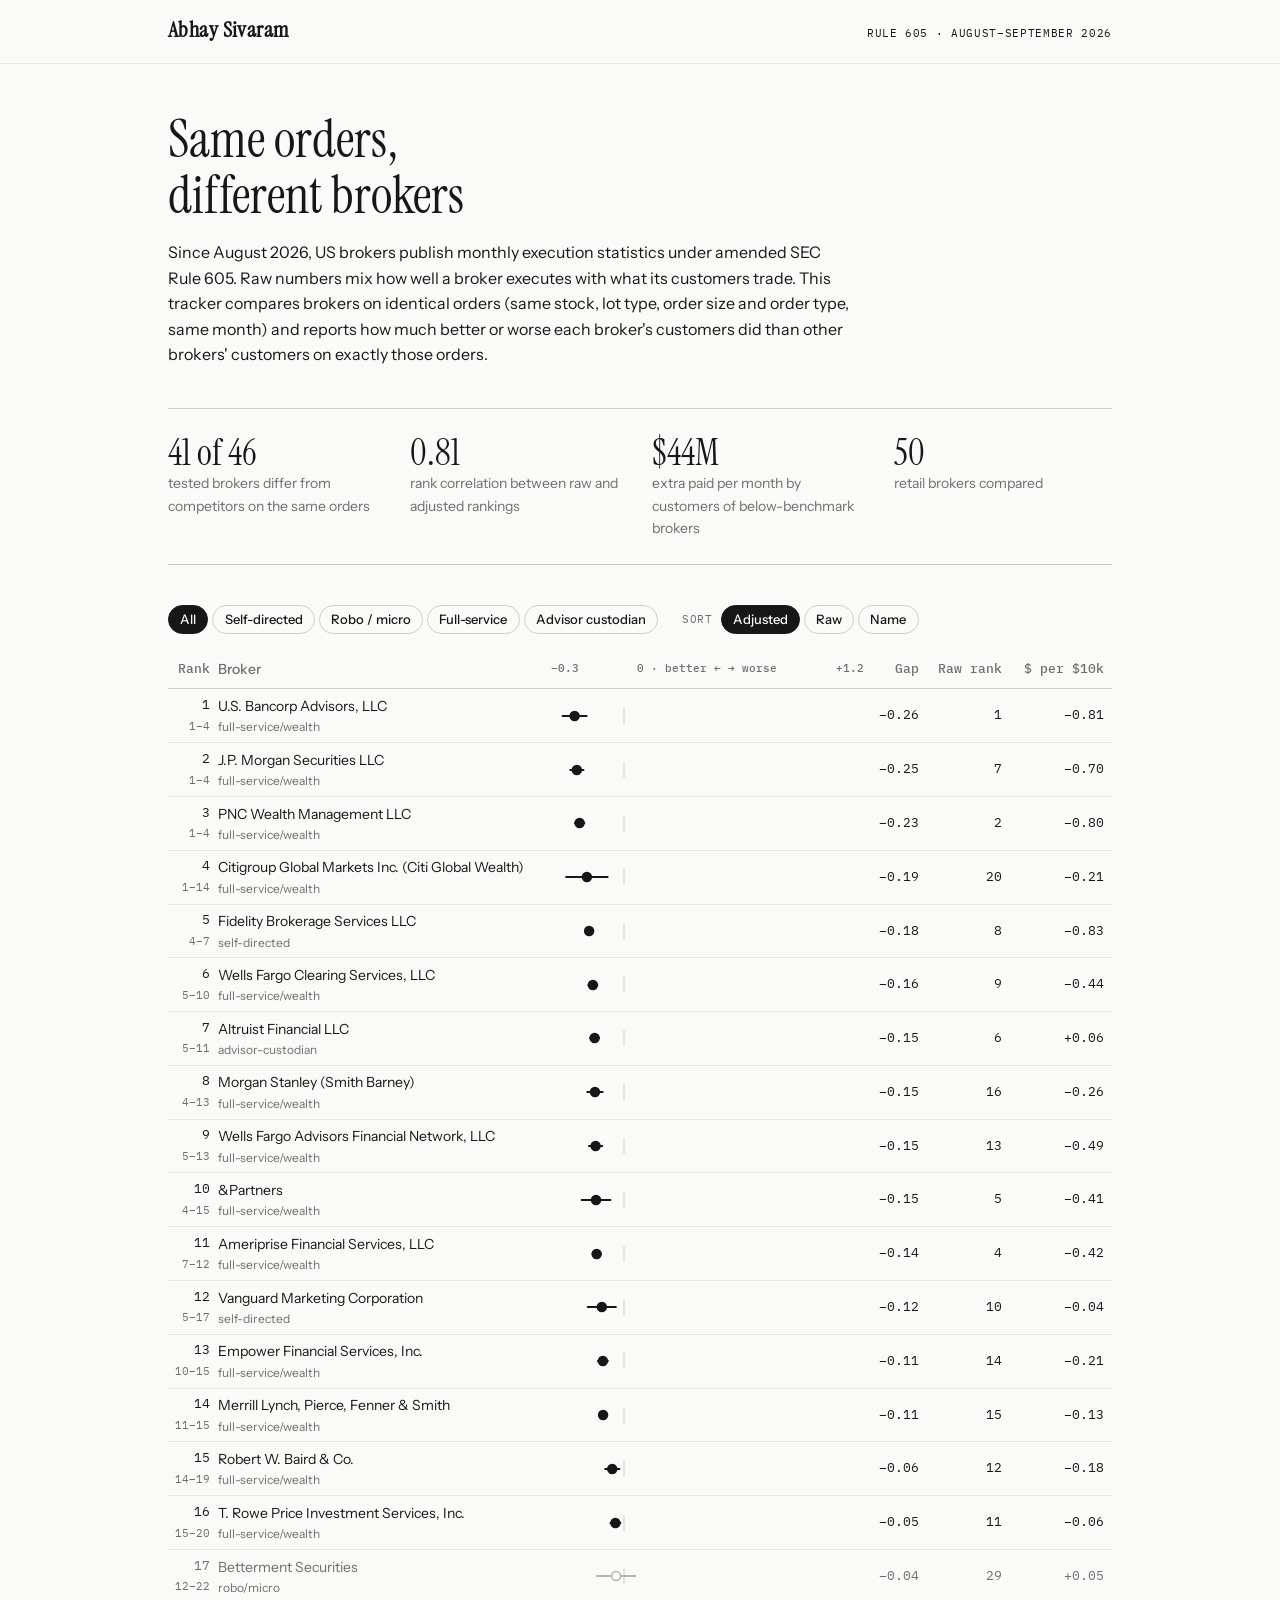
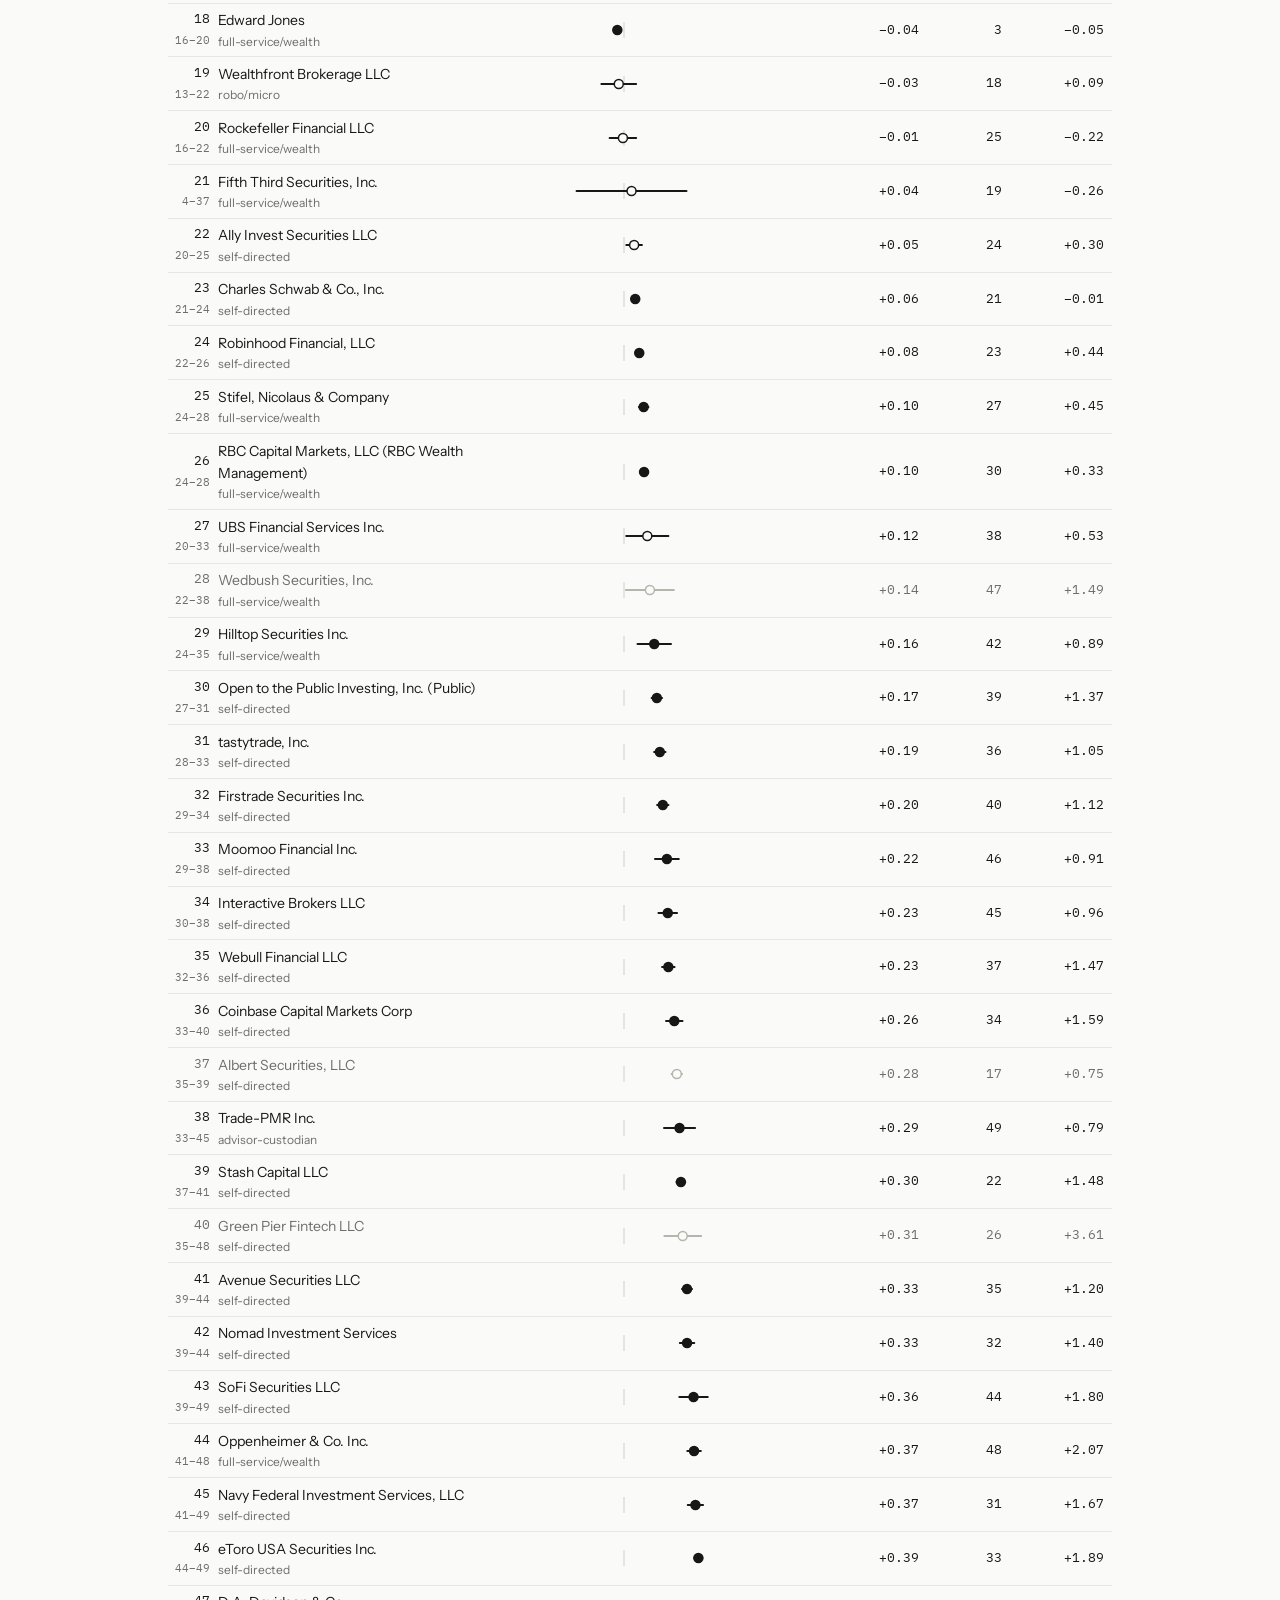
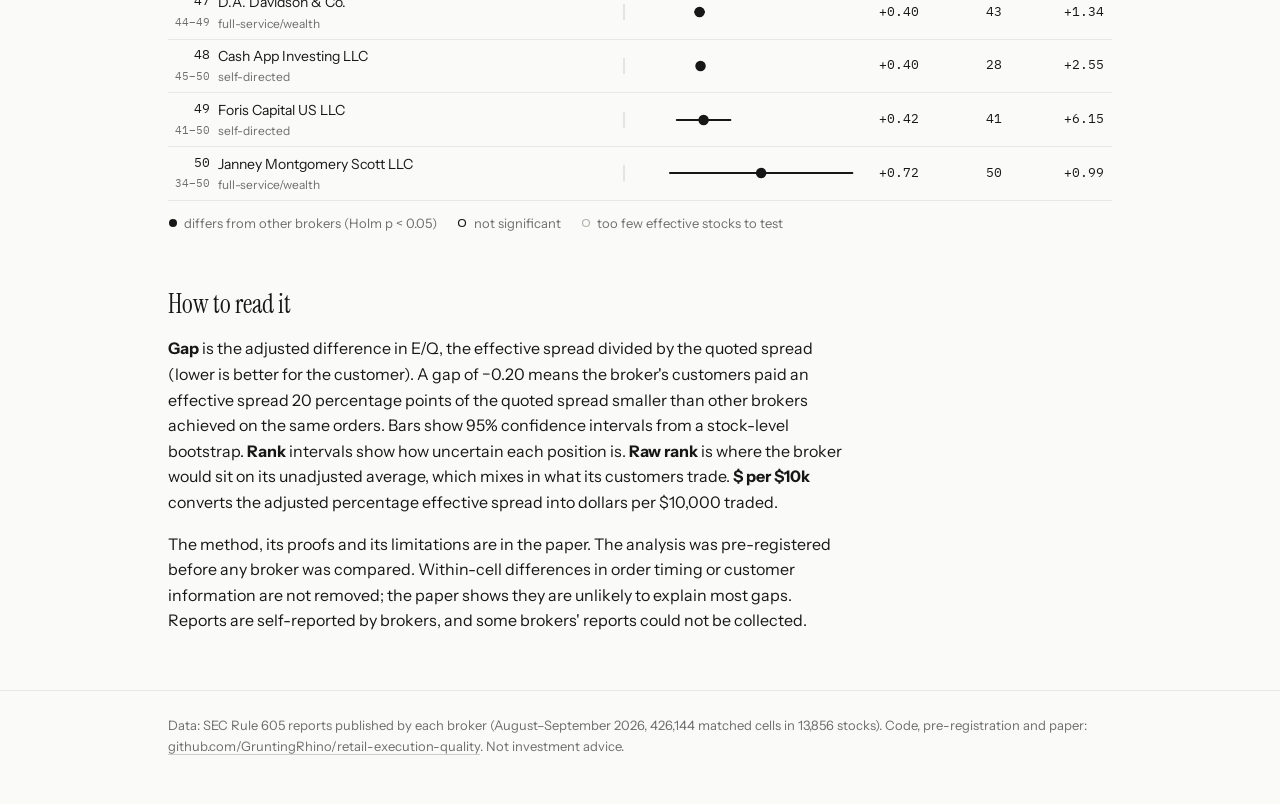
==== execution-quality/index.html @ 47e89459 "Add Rule 605 broker execution tracker page (not linked yet; deploy after review)" ====
<!doctype html>
<html lang="en">
<head>
  <meta charset="utf-8">
  <meta name="viewport" content="width=device-width, initial-scale=1">
  <title>Broker Execution Tracker</title>
  <meta name="description" content="Composition-adjusted execution quality of US retail brokers from the amended SEC Rule 605 reports: brokers compared on identical orders.">
  <meta name="color-scheme" content="light">
  <link rel="preconnect" href="https://fonts.googleapis.com">
  <link rel="preconnect" href="https://fonts.gstatic.com" crossorigin>
  <link rel="stylesheet" href="https://fonts.googleapis.com/css2?family=Instrument+Sans:wght@400;500&family=IBM+Plex+Mono:wght@400;500&family=Instrument+Serif:ital@0;1&display=swap">
  <style>
    :root {
      --bg: #fafaf8; --text: #171717; --muted: #6e6e6e; --rule: #e7e7e3; --line: #cecec8; --faint: #b5b5ae;
      --serif: "Instrument Serif", ui-serif, Georgia, serif;
      --sans: "Instrument Sans", ui-sans-serif, system-ui, sans-serif;
      --mono: "IBM Plex Mono", ui-monospace, Menlo, monospace;
      --gutter: clamp(1rem, 4vw, 2.5rem);
    }
    * { box-sizing: border-box; }
    body { margin: 0; background: var(--bg); color: var(--text); font: 400 1rem/1.6 var(--sans); -webkit-font-smoothing: antialiased; }
    a { color: inherit; text-decoration-color: var(--line); text-underline-offset: 0.25em; }
    a:hover { text-decoration-color: currentColor; }
    :focus-visible { outline: 1px solid var(--text); outline-offset: 3px; }
    .wrap { max-width: 64rem; margin: 0 auto; padding: 0 var(--gutter); }
    .mono { font-family: var(--mono); font-size: 0.6875rem; letter-spacing: 0.06em; text-transform: uppercase; }
    header { padding: 1.25rem 0; border-bottom: 1px solid var(--rule); }
    header .wrap { display: flex; justify-content: space-between; align-items: baseline; gap: 1rem; }
    header a { text-decoration: none; }
    .home { font: 700 1.35rem/1 var(--serif); letter-spacing: 0.02em; }
    h1 { font: 400 clamp(2rem, 4.5vw, 3.25rem)/1.08 var(--serif); margin: 3rem 0 1rem; max-width: 22ch; text-wrap: balance; }
    .lede { max-width: 62ch; color: var(--text); margin: 0 0 2.5rem; }
    .stats { display: grid; grid-template-columns: repeat(auto-fit, minmax(10rem, 1fr)); gap: 1.5rem; padding: 1.5rem 0; border-top: 1px solid var(--line); border-bottom: 1px solid var(--line); }
    .stat .v { font: 400 clamp(1.6rem, 3vw, 2.25rem)/1.1 var(--serif); }
    .stat .l { color: var(--muted); font-size: 0.875rem; }
    .controls { display: flex; flex-wrap: wrap; gap: 0.5rem 1.5rem; align-items: center; margin: 2.5rem 0 1rem; }
    .seg { display: flex; flex-wrap: wrap; gap: 0.25rem; }
    .seg button, .sort button { font: 500 0.8125rem/1 var(--sans); background: none; border: 1px solid var(--line); color: var(--text); padding: 0.45rem 0.7rem; border-radius: 999px; cursor: pointer; }
    .seg button[aria-pressed="true"], .sort button[aria-pressed="true"] { background: var(--text); color: var(--bg); border-color: var(--text); }
    .sort { display: flex; gap: 0.25rem; align-items: center; }
    .sort .mono { color: var(--muted); margin-right: 0.25rem; }
    table { width: 100%; border-collapse: collapse; font-size: 0.875rem; }
    th { text-align: left; font-weight: 500; color: var(--muted); padding: 0.5rem 0.5rem 0.5rem 0; border-bottom: 1px solid var(--line); white-space: nowrap; }
    td { padding: 0.35rem 0.5rem 0.35rem 0; border-bottom: 1px solid var(--rule); vertical-align: middle; }
    td.num, th.num { text-align: right; font-variant-numeric: tabular-nums; font-family: var(--mono); font-size: 0.8125rem; }
    td.firm { max-width: 18rem; }
    .firm small { display: block; color: var(--muted); font-size: 0.75rem; }
    td.bar { width: 34%; min-width: 9rem; }
    svg.ci { display: block; width: 100%; height: 16px; overflow: visible; }
    tr.untested td { color: var(--muted); }
    .axis { display: flex; justify-content: space-between; color: var(--muted); font-family: var(--mono); font-size: 0.6875rem; }
    .legend { display: flex; flex-wrap: wrap; gap: 0.5rem 1.25rem; color: var(--muted); font-size: 0.8125rem; margin: 0.75rem 0 0; }
    .legend span { display: inline-flex; align-items: center; gap: 0.4rem; }
    .scroll { overflow-x: auto; }
    section.prose { max-width: 62ch; margin: 3.5rem 0; }
    section.prose h2 { font: 400 1.6rem/1.2 var(--serif); margin: 0 0 0.75rem; }
    footer { border-top: 1px solid var(--rule); margin-top: 3rem; padding: 1.5rem 0 3rem; color: var(--muted); font-size: 0.8125rem; }
    @media (max-width: 40rem) { td.hide-sm, th.hide-sm { display: none; } td.bar { min-width: 7rem; } }
  </style>
</head>
<body>
  <header><div class="wrap"><a class="home" href="../">Abhay Sivaram</a><span class="mono" id="period">Rule 605 tracker</span></div></header>
  <main class="wrap">
    <h1>Same orders, different brokers</h1>
    <p class="lede">Since August 2026, US brokers publish monthly execution statistics under amended SEC Rule 605. Raw numbers mix how well a broker executes with what its customers trade. This tracker compares brokers on identical orders (same stock, lot type, order size and order type, same month) and reports how much better or worse each broker's customers did than other brokers' customers on exactly those orders.</p>

    <div class="stats" id="stats"></div>

    <div class="controls">
      <div class="seg" id="seg" role="group" aria-label="Broker type"></div>
      <div class="sort" role="group" aria-label="Sort"><span class="mono">Sort</span>
        <button type="button" data-sort="delta" aria-pressed="true">Adjusted</button>
        <button type="button" data-sort="raw_rank" aria-pressed="false">Raw</button>
        <button type="button" data-sort="firm" aria-pressed="false">Name</button>
      </div>
    </div>

    <div class="scroll">
      <table>
        <thead><tr>
          <th class="num">Rank</th><th>Broker</th>
          <th class="bar"><div class="axis" id="axis"></div></th>
          <th class="num">Gap</th><th class="num hide-sm">Raw rank</th><th class="num hide-sm">$ per $10k</th>
        </tr></thead>
        <tbody id="rows"></tbody>
      </table>
    </div>
    <div class="legend">
      <span><svg width="10" height="10"><circle cx="5" cy="5" r="4" fill="#171717"/></svg> differs from other brokers (Holm p &lt; 0.05)</span>
      <span><svg width="10" height="10"><circle cx="5" cy="5" r="3.5" fill="#fafaf8" stroke="#171717" stroke-width="1.2"/></svg> not significant</span>
      <span><svg width="10" height="10"><circle cx="5" cy="5" r="3.5" fill="#fafaf8" stroke="#b5b5ae" stroke-width="1.2"/></svg> too few effective stocks to test</span>
    </div>

    <section class="prose">
      <h2>How to read it</h2>
      <p><strong>Gap</strong> is the adjusted difference in E/Q, the effective spread divided by the quoted spread (lower is better for the customer). A gap of −0.20 means the broker's customers paid an effective spread 20 percentage points of the quoted spread smaller than other brokers achieved on the same orders. Bars show 95% confidence intervals from a stock-level bootstrap. <strong>Rank</strong> intervals show how uncertain each position is. <strong>Raw rank</strong> is where the broker would sit on its unadjusted average, which mixes in what its customers trade. <strong>$ per $10k</strong> converts the adjusted percentage effective spread into dollars per $10,000 traded.</p>
      <p>The method, its proofs and its limitations are in the paper. The analysis was pre-registered before any broker was compared. Within-cell differences in order timing or customer information are not removed; the paper shows they are unlikely to explain most gaps. Reports are self-reported by brokers, and some brokers' reports could not be collected.</p>
    </section>
  </main>
  <footer><div class="wrap">Data: SEC Rule 605 reports published by each broker (<span id="cells"></span>). Code, pre-registration and paper: <a href="https://github.com/GruntingRhino/retail-execution-quality">github.com/GruntingRhino/retail-execution-quality</a>. Not investment advice.</div></footer>

  <script>
    const SEGMENTS = [["all", "All"], ["self-directed", "Self-directed"], ["robo/micro", "Robo / micro"], ["full-service/wealth", "Full-service"], ["advisor-custodian", "Advisor custodian"]];
    const state = { seg: "all", sort: "delta" };
    let D = null;
    const fmt = (x, d = 2) => (x > 0 ? "+" : x < 0 ? "−" : "") + Math.abs(x).toFixed(d);
    const esc = s => String(s).replace(/[&<>"]/g, c => ({ "&": "&amp;", "<": "&lt;", ">": "&gt;", '"': "&quot;" }[c]));

    function render() {
      const rows = D.brokers.filter(b => state.seg === "all" || b.segment === state.seg);
      rows.sort((a, b) => state.sort === "firm" ? a.firm.localeCompare(b.firm) : a[state.sort] - b[state.sort]);
      const lo = Math.min(...D.brokers.map(b => b.lo)), hi = Math.max(...D.brokers.map(b => b.hi));
      const pad = (hi - lo) * 0.04, x0 = lo - pad, x1 = hi + pad, X = v => (100 * (v - x0) / (x1 - x0)).toFixed(2) + "%";
      document.getElementById("axis").innerHTML = `<span>${fmt(Math.ceil(x0 * 10) / 10, 1)}</span><span>0 · better ← → worse</span><span>${fmt(Math.floor(x1 * 10) / 10, 1)}</span>`;
      document.getElementById("rows").innerHTML = rows.map(b => {
        const stroke = b.tested ? "#171717" : "#b5b5ae", fill = b.significant ? "#171717" : "#fafaf8";
        const tip = `${b.firm}: gap ${fmt(b.delta)} (95% CI ${fmt(b.lo)} to ${fmt(b.hi)}); rank ${b.rank} (${b.rank_lo}–${b.rank_hi})` + (b.tested ? (b.significant ? "; differs significantly" : "; not significant") : "; not tested");
        return `<tr class="${b.tested ? "" : "untested"}" title="${esc(tip)}">
          <td class="num">${b.rank}<br><small style="color:var(--muted)">${b.rank_lo}–${b.rank_hi}</small></td>
          <td class="firm">${esc(b.firm)}<small>${esc(b.segment)}</small></td>
          <td class="bar"><svg class="ci" role="img" aria-label="${esc(tip)}">
            <line x1="${X(0)}" x2="${X(0)}" y1="0" y2="16" stroke="#cecec8" stroke-width="1"/>
            <line x1="${X(b.lo)}" x2="${X(b.hi)}" y1="8" y2="8" stroke="${stroke}" stroke-width="2" stroke-linecap="round"/>
            <circle cx="${X(b.delta)}" cy="8" r="4.5" fill="${fill}" stroke="${stroke}" stroke-width="1.5"/></svg></td>
          <td class="num">${fmt(b.delta)}</td>
          <td class="num hide-sm">${b.raw_rank}</td>
          <td class="num hide-sm">${b.usd_per_10k == null ? "–" : fmt(b.usd_per_10k)}</td></tr>`;
      }).join("");
    }

    function controls() {
      const seg = document.getElementById("seg");
      seg.innerHTML = SEGMENTS.filter(([k]) => k === "all" || D.brokers.some(b => b.segment === k))
        .map(([k, l]) => `<button type="button" data-seg="${k}" aria-pressed="${k === state.seg}">${l}</button>`).join("");
      seg.addEventListener("click", e => { const k = e.target.dataset.seg; if (!k) return; state.seg = k;
        seg.querySelectorAll("button").forEach(b => b.setAttribute("aria-pressed", b.dataset.seg === k)); render(); });
      document.querySelector(".sort").addEventListener("click", e => { const k = e.target.dataset.sort; if (!k) return; state.sort = k;
        document.querySelectorAll(".sort button").forEach(b => b.setAttribute("aria-pressed", b.dataset.sort === k)); render(); });
    }

    fetch("data.json").then(r => r.json()).then(d => {
      D = d;
      document.getElementById("period").textContent = "Rule 605 · " + d.period;
      document.getElementById("cells").textContent = `${d.period}, ${d.n_cells.toLocaleString()} matched cells in ${d.n_symbols.toLocaleString()} stocks`;
      document.getElementById("stats").innerHTML = [
        [`${d.n_sig} of ${d.n_tested}`, "tested brokers differ from competitors on the same orders"],
        [`${d.raw_vs_adjusted_spearman}`, "rank correlation between raw and adjusted rankings"],
        [`$${d.usd_month_worse}M`, "extra paid per month by customers of below-benchmark brokers"],
        [`${d.n_brokers}`, "retail brokers compared"]].map(([v, l]) => `<div class="stat"><div class="v">${v}</div><div class="l">${l}</div></div>`).join("");
      controls(); render();
    }).catch(() => { document.getElementById("rows").innerHTML = '<tr><td colspan="6">Data could not be loaded.</td></tr>'; });
  </script>
</body>
</html>
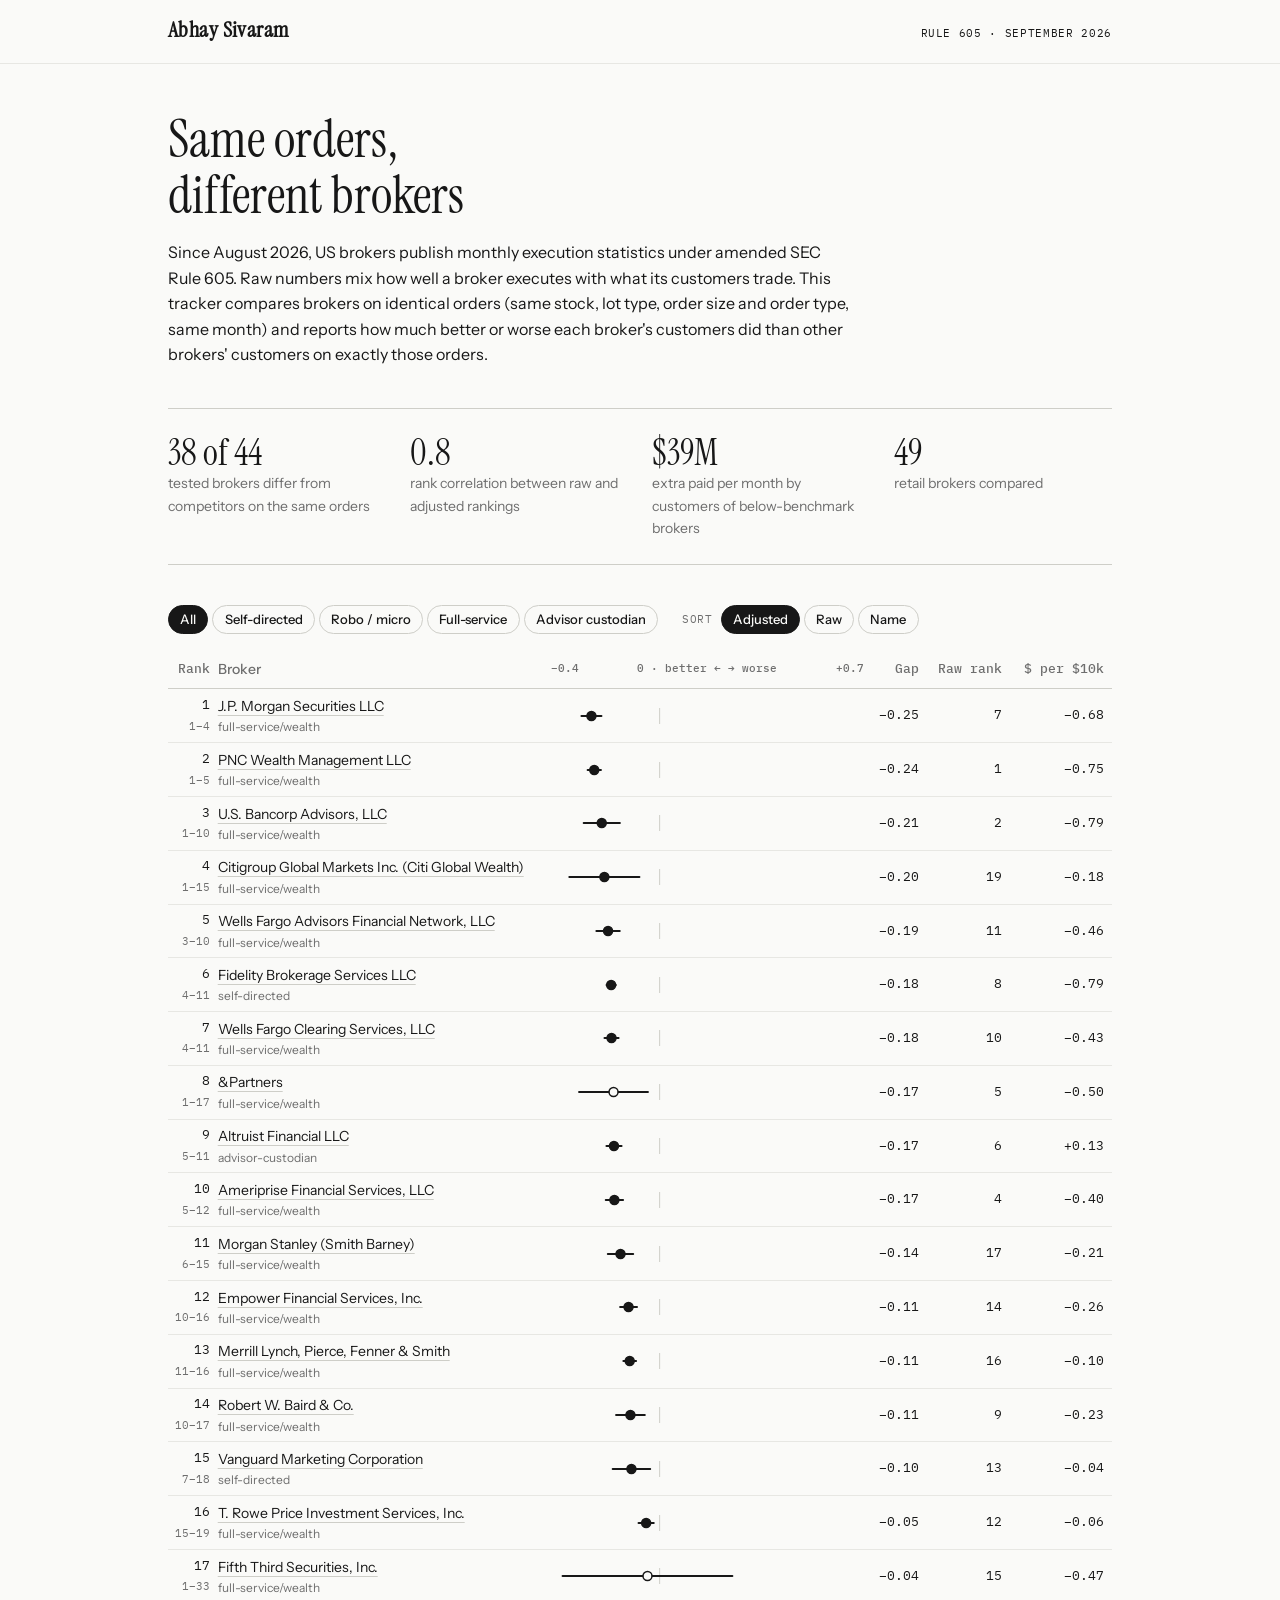
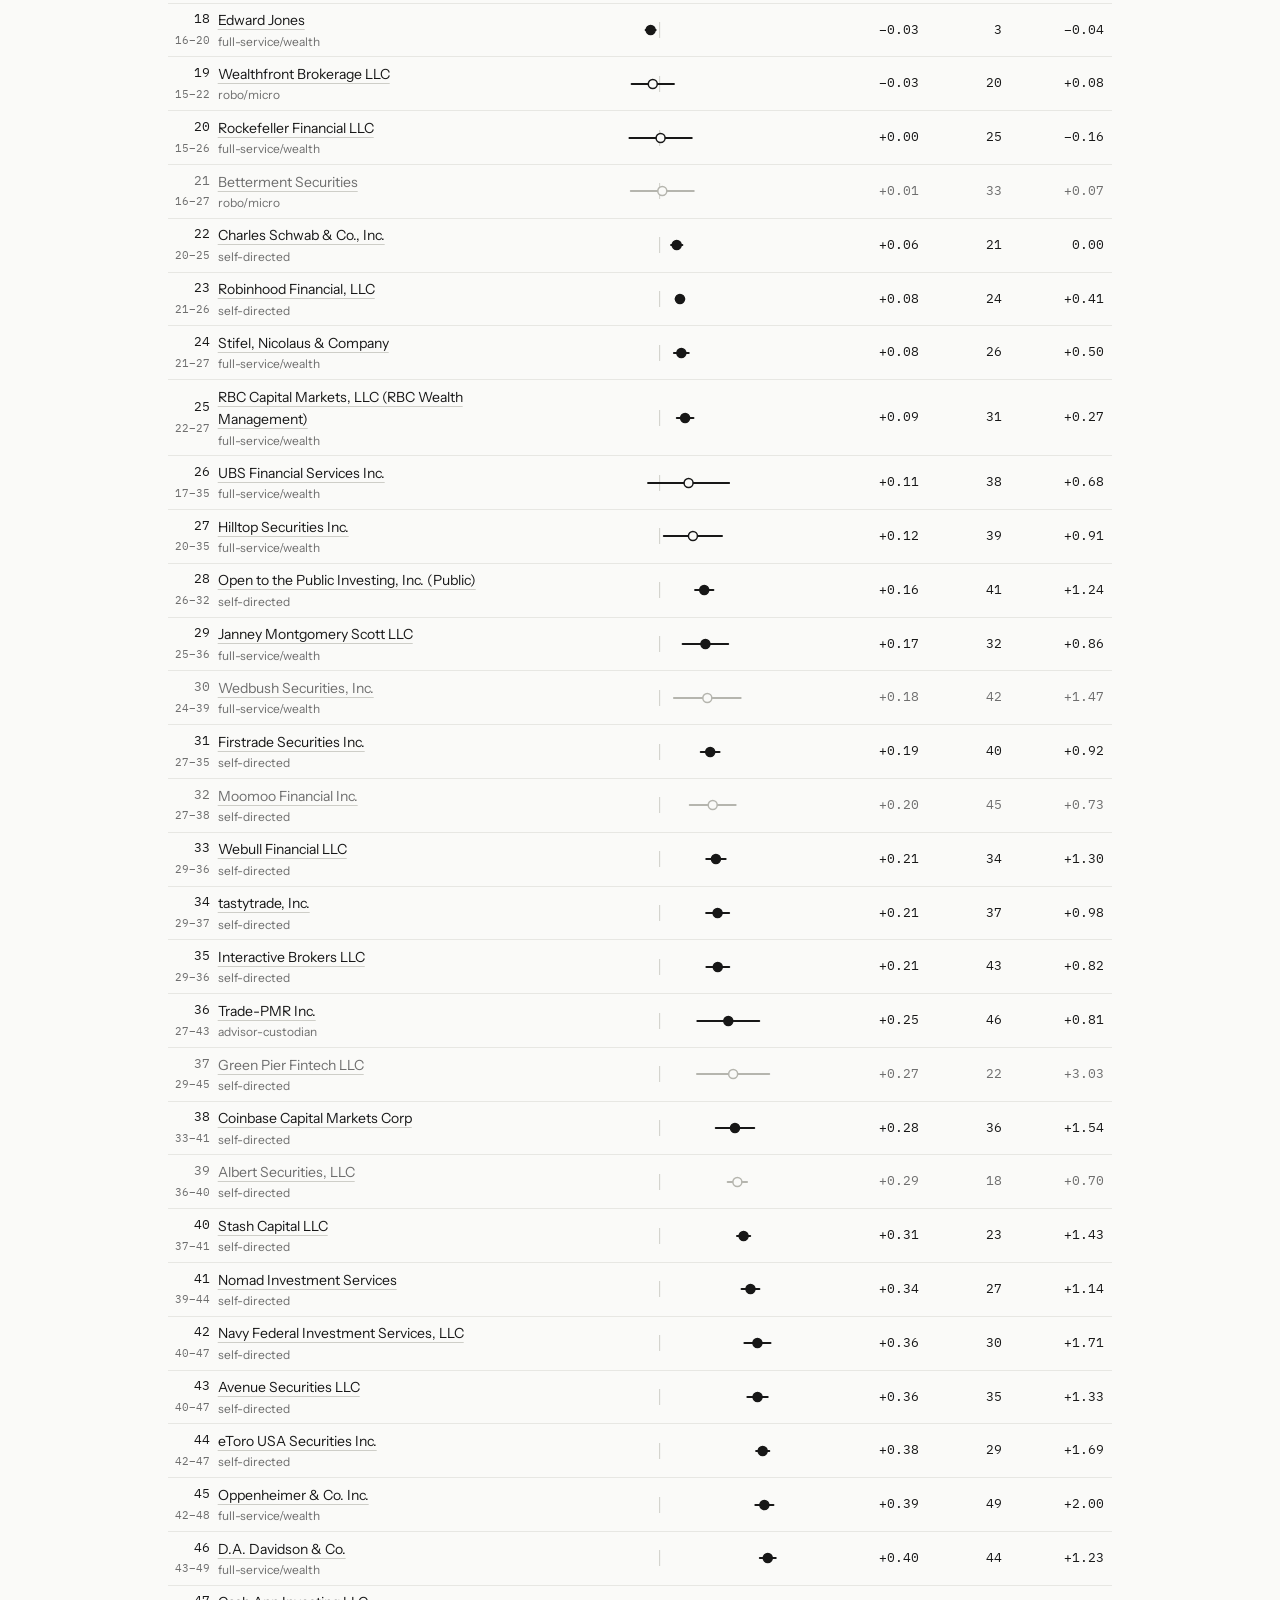
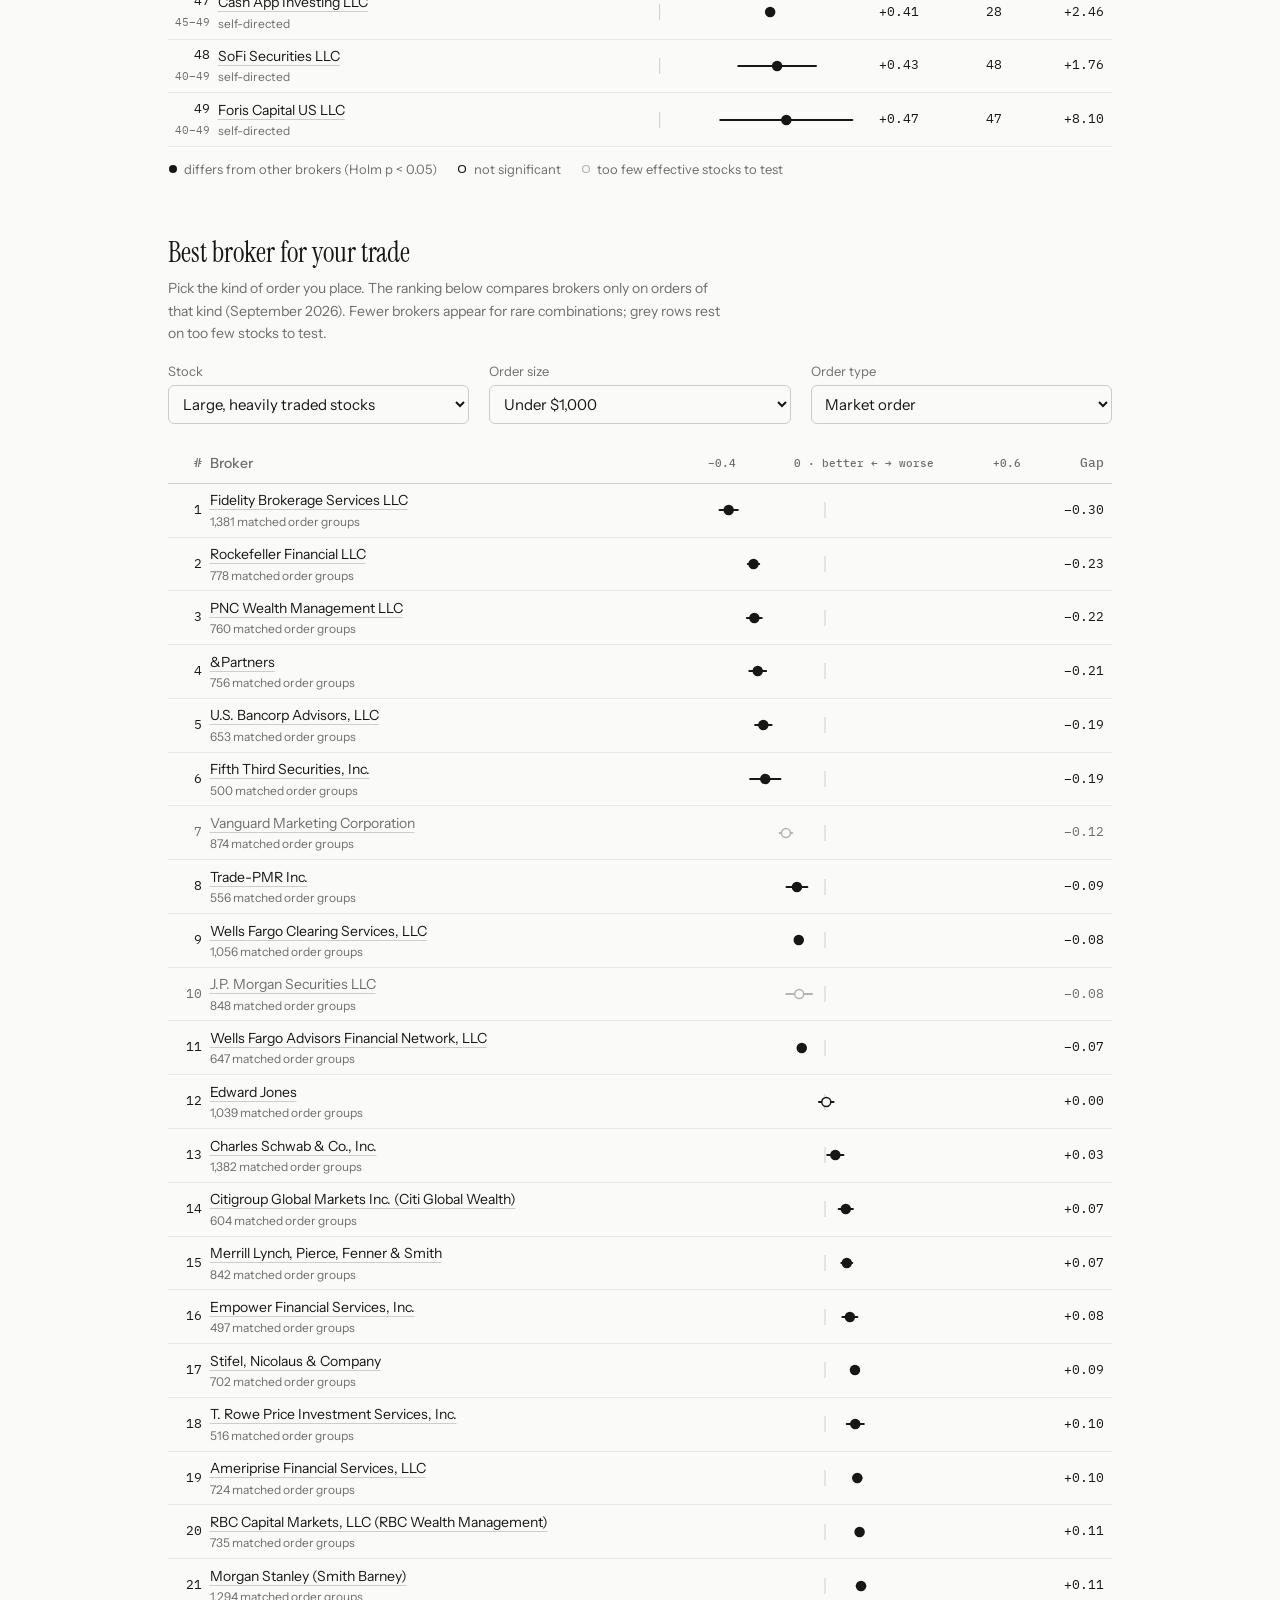
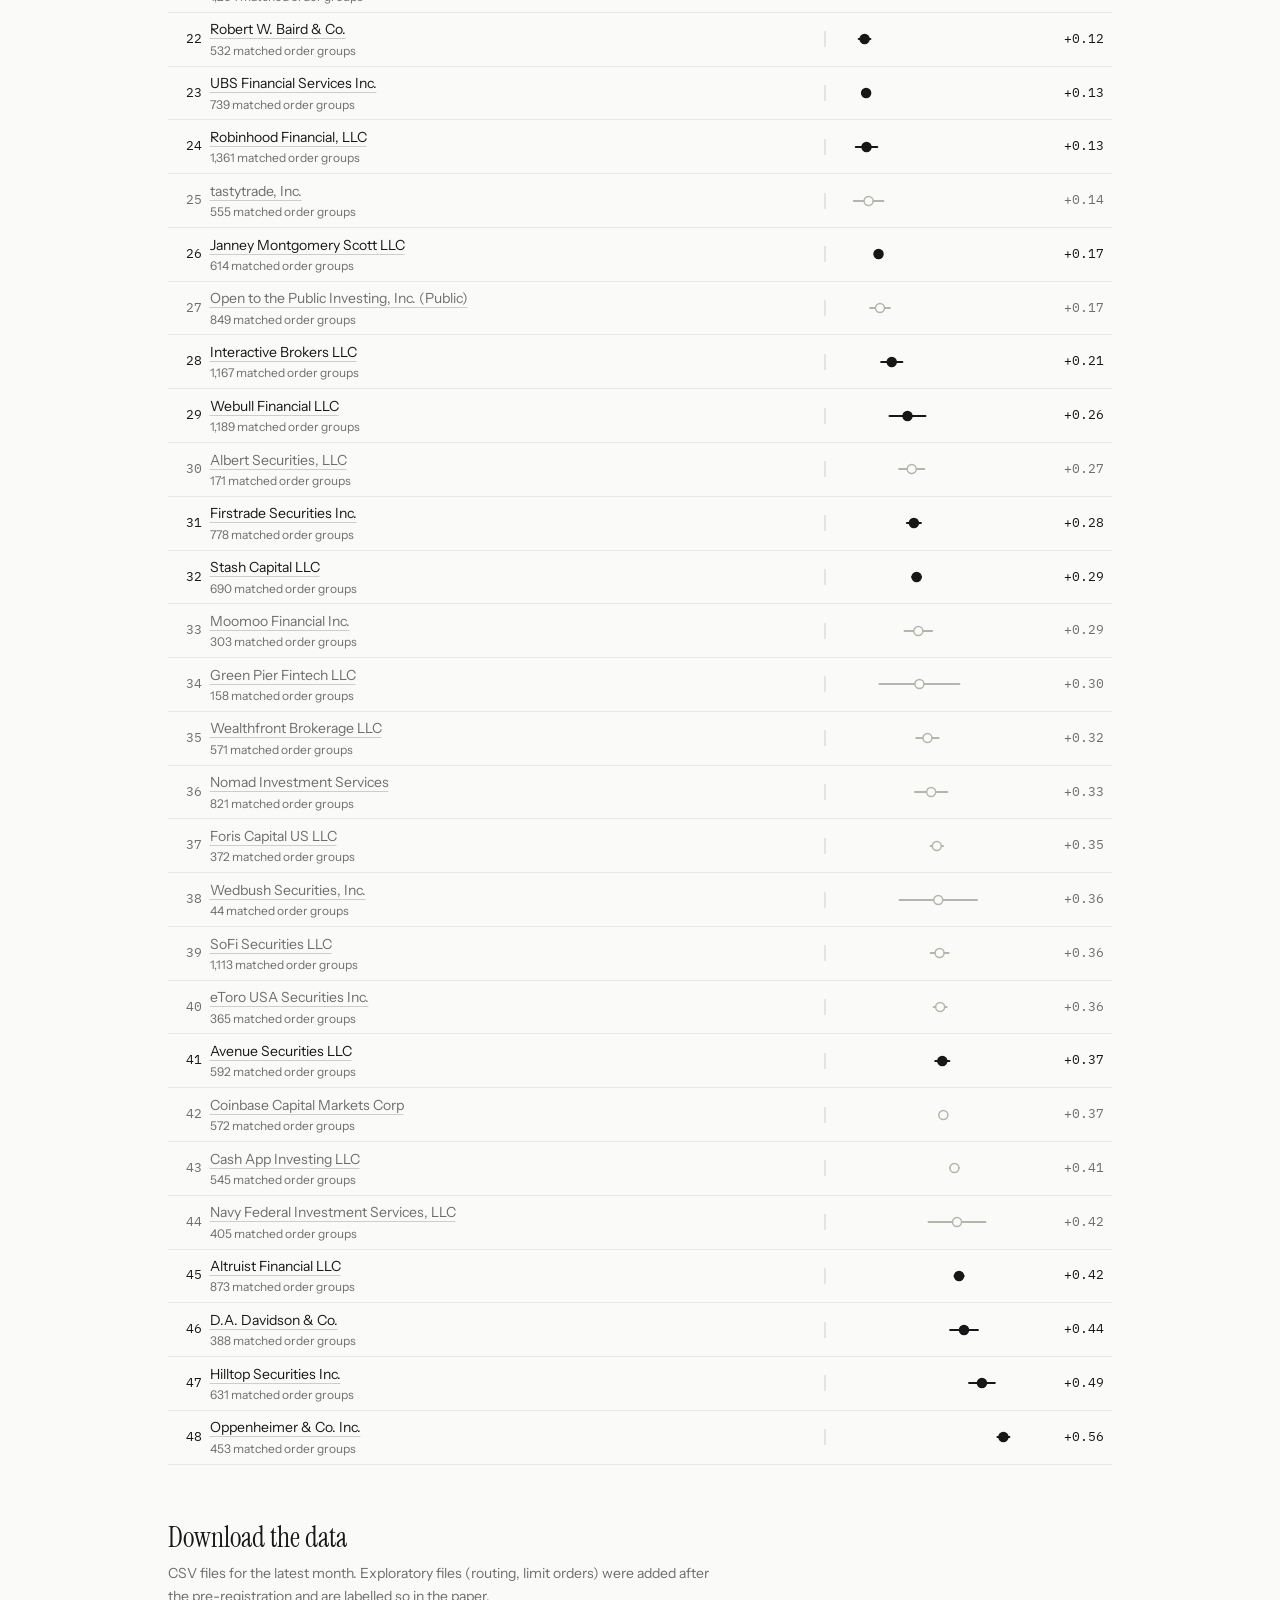
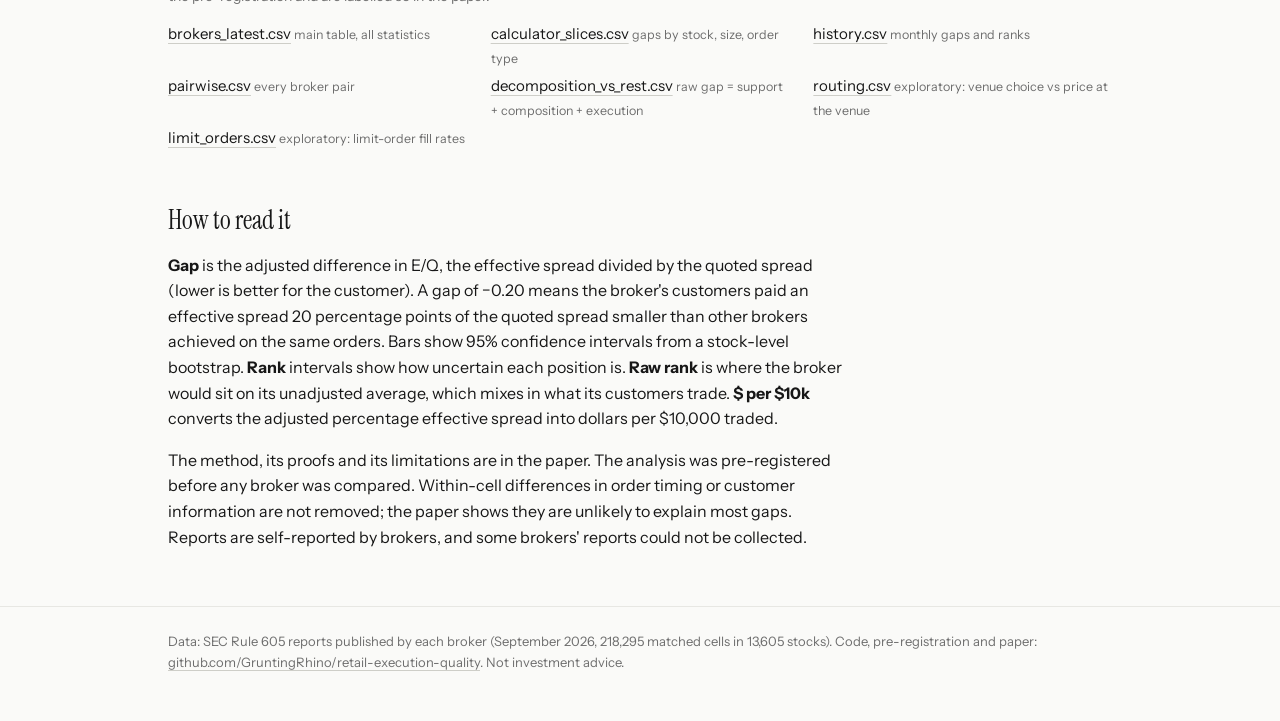
==== commit fe79bb4c: "Tracker: calculator, broker pages, CSV downloads, data/ export" ====
--- a/execution-quality/index.html
+++ b/execution-quality/index.html
@@ -55,6 +55,14 @@
     section.prose { max-width: 62ch; margin: 3.5rem 0; }
     section.prose h2 { font: 400 1.6rem/1.2 var(--serif); margin: 0 0 0.75rem; }
     footer { border-top: 1px solid var(--rule); margin-top: 3rem; padding: 1.5rem 0 3rem; color: var(--muted); font-size: 0.8125rem; }
+    .calc { display: grid; grid-template-columns: repeat(auto-fit, minmax(12rem, 1fr)); gap: 0.75rem 1.25rem; margin: 1rem 0 1.25rem; }
+    .calc label { display: block; color: var(--muted); font-size: 0.8125rem; margin-bottom: 0.25rem; }
+    .calc select { width: 100%; font: 400 0.9375rem/1.2 var(--sans); padding: 0.5rem 0.6rem; border: 1px solid var(--line); background: var(--bg); color: var(--text); border-radius: 0.375rem; }
+    h2.sec { font: 400 1.75rem/1.2 var(--serif); margin: 3.5rem 0 0.5rem; }
+    p.note { color: var(--muted); font-size: 0.875rem; max-width: 62ch; margin: 0 0 0.5rem; }
+    ul.dl { padding: 0; list-style: none; display: grid; grid-template-columns: repeat(auto-fit, minmax(16rem, 1fr)); gap: 0.25rem 1.5rem; font-size: 0.9375rem; }
+    ul.dl small { color: var(--muted); }
+    td.firm a { text-decoration-color: var(--line); }
     @media (max-width: 40rem) { td.hide-sm, th.hide-sm { display: none; } td.bar { min-width: 7rem; } }
   </style>
 </head>
@@ -90,6 +98,32 @@
       <span><svg width="10" height="10"><circle cx="5" cy="5" r="3.5" fill="#fafaf8" stroke="#171717" stroke-width="1.2"/></svg> not significant</span>
       <span><svg width="10" height="10"><circle cx="5" cy="5" r="3.5" fill="#fafaf8" stroke="#b5b5ae" stroke-width="1.2"/></svg> too few effective stocks to test</span>
     </div>
+
+    <h2 class="sec" id="calculator">Best broker for your trade</h2>
+    <p class="note">Pick the kind of order you place. The ranking below compares brokers only on orders of that kind (<span id="calc-period"></span>). Fewer brokers appear for rare combinations; grey rows rest on too few stocks to test.</p>
+    <div class="calc">
+      <div><label for="c-tier">Stock</label><select id="c-tier">
+        <option value="most liquid">Large, heavily traded stocks</option><option value="middle">Mid-liquidity stocks</option><option value="least liquid">Smaller, thinly traded stocks</option></select></div>
+      <div><label for="c-size">Order size</label><select id="c-size">
+        <option value="under $1k">Under $1,000</option><option value="$1k-10k">$1,000–$10,000</option><option value="$10k-50k">$10,000–$50,000</option><option value="$50k+">$50,000 or more</option></select></div>
+      <div><label for="c-type">Order type</label><select id="c-type">
+        <option value="market">Market order</option><option value="marketable limit">Marketable limit order</option></select></div>
+    </div>
+    <div class="scroll"><table>
+      <thead><tr><th class="num">#</th><th>Broker</th><th class="bar"><div class="axis" id="c-axis"></div></th><th class="num">Gap</th></tr></thead>
+      <tbody id="c-rows"></tbody></table></div>
+
+    <h2 class="sec" id="downloads">Download the data</h2>
+    <p class="note">CSV files for the latest month. Exploratory files (routing, limit orders) were added after the pre-registration and are labelled so in the paper.</p>
+    <ul class="dl">
+      <li><a href="data/csv/brokers_latest.csv" download>brokers_latest.csv</a> <small>main table, all statistics</small></li>
+      <li><a href="data/csv/calculator_slices.csv" download>calculator_slices.csv</a> <small>gaps by stock, size, order type</small></li>
+      <li><a href="data/csv/history.csv" download>history.csv</a> <small>monthly gaps and ranks</small></li>
+      <li><a href="data/csv/pairwise.csv" download>pairwise.csv</a> <small>every broker pair</small></li>
+      <li><a href="data/csv/decomposition_vs_rest.csv" download>decomposition_vs_rest.csv</a> <small>raw gap = support + composition + execution</small></li>
+      <li><a href="data/csv/routing.csv" download>routing.csv</a> <small>exploratory: venue choice vs price at the venue</small></li>
+      <li><a href="data/csv/limit_orders.csv" download>limit_orders.csv</a> <small>exploratory: limit-order fill rates</small></li>
+    </ul>
 
     <section class="prose">
       <h2>How to read it</h2>
@@ -117,7 +151,7 @@
         const tip = `${b.firm}: gap ${fmt(b.delta)} (95% CI ${fmt(b.lo)} to ${fmt(b.hi)}); rank ${b.rank} (${b.rank_lo}–${b.rank_hi})` + (b.tested ? (b.significant ? "; differs significantly" : "; not significant") : "; not tested");
         return `<tr class="${b.tested ? "" : "untested"}" title="${esc(tip)}">
           <td class="num">${b.rank}<br><small style="color:var(--muted)">${b.rank_lo}–${b.rank_hi}</small></td>
-          <td class="firm">${esc(b.firm)}<small>${esc(b.segment)}</small></td>
+          <td class="firm"><a href="broker.html?b=${encodeURIComponent(b.code)}">${esc(b.firm)}</a><small>${esc(b.segment)}</small></td>
           <td class="bar"><svg class="ci" role="img" aria-label="${esc(tip)}">
             <line x1="${X(0)}" x2="${X(0)}" y1="0" y2="16" stroke="#cecec8" stroke-width="1"/>
             <line x1="${X(b.lo)}" x2="${X(b.hi)}" y1="8" y2="8" stroke="${stroke}" stroke-width="2" stroke-linecap="round"/>
@@ -138,7 +172,31 @@
         document.querySelectorAll(".sort button").forEach(b => b.setAttribute("aria-pressed", b.dataset.sort === k)); render(); });
     }
 
-    fetch("data.json").then(r => r.json()).then(d => {
+    let S = null;
+    function ciSvg(b, X) {
+      const stroke = b.tested ? "#171717" : "#b5b5ae", fill = b.significant ? "#171717" : "#fafaf8";
+      return `<svg class="ci" role="img" aria-label="gap ${fmt(b.delta)}, 95% CI ${fmt(b.lo)} to ${fmt(b.hi)}">
+        <line x1="${X(0)}" x2="${X(0)}" y1="0" y2="16" stroke="#cecec8" stroke-width="1"/>
+        <line x1="${X(b.lo)}" x2="${X(b.hi)}" y1="8" y2="8" stroke="${stroke}" stroke-width="2" stroke-linecap="round"/>
+        <circle cx="${X(b.delta)}" cy="8" r="4.5" fill="${fill}" stroke="${stroke}" stroke-width="1.5"/></svg>`;
+    }
+    function renderCalc() {
+      if (!S) return;
+      const key = ["c-tier", "c-size", "c-type"].map(id => document.getElementById(id).value).join("|");
+      const rows = S.slices[key] || [];
+      const body = document.getElementById("c-rows");
+      if (!rows.length) { body.innerHTML = '<tr><td colspan="4">Too few matched orders of this kind to compare brokers.</td></tr>'; document.getElementById("c-axis").innerHTML = ""; return; }
+      const lo = Math.min(...rows.map(b => b.lo)), hi = Math.max(...rows.map(b => b.hi)), pad = (hi - lo) * 0.04;
+      const x0 = Math.min(lo - pad, -0.05), x1 = Math.max(hi + pad, 0.05), X = v => (100 * (v - x0) / (x1 - x0)).toFixed(2) + "%";
+      document.getElementById("c-axis").innerHTML = `<span>${fmt(x0, 1)}</span><span>0 · better ← → worse</span><span>${fmt(x1, 1)}</span>`;
+      body.innerHTML = rows.map((b, i) => `<tr class="${b.tested ? "" : "untested"}">
+        <td class="num">${i + 1}</td><td class="firm"><a href="broker.html?b=${encodeURIComponent(b.code)}">${esc(b.firm)}</a><small>${b.n_cells.toLocaleString()} matched order groups</small></td>
+        <td class="bar">${ciSvg(b, X)}</td><td class="num">${fmt(b.delta)}</td></tr>`).join("");
+    }
+    ["c-tier", "c-size", "c-type"].forEach(id => document.getElementById(id).addEventListener("change", renderCalc));
+    fetch("data/slices.json").then(r => r.json()).then(s => { S = s; document.getElementById("calc-period").textContent = s.period; renderCalc(); }).catch(() => {});
+
+    fetch("data/data.json").then(r => r.json()).then(d => {
       D = d;
       document.getElementById("period").textContent = "Rule 605 · " + d.period;
       document.getElementById("cells").textContent = `${d.period}, ${d.n_cells.toLocaleString()} matched cells in ${d.n_symbols.toLocaleString()} stocks`;
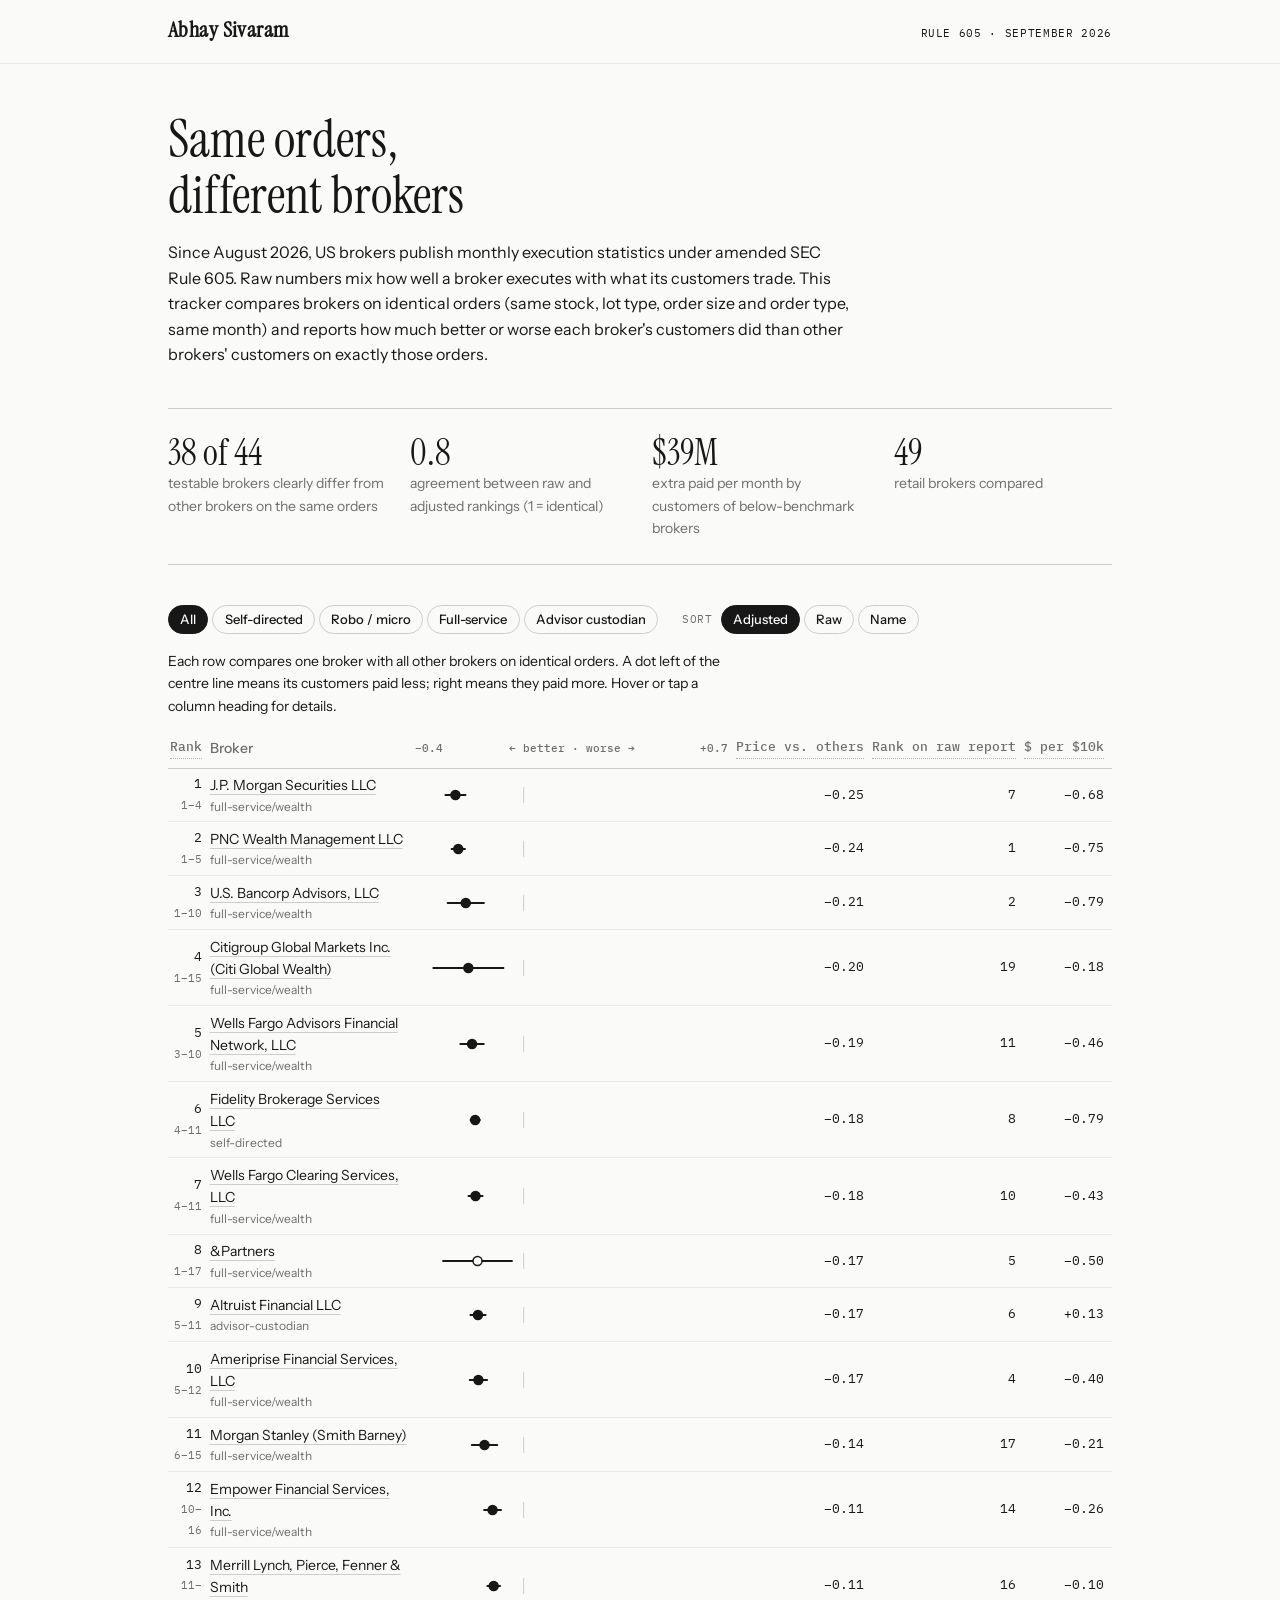
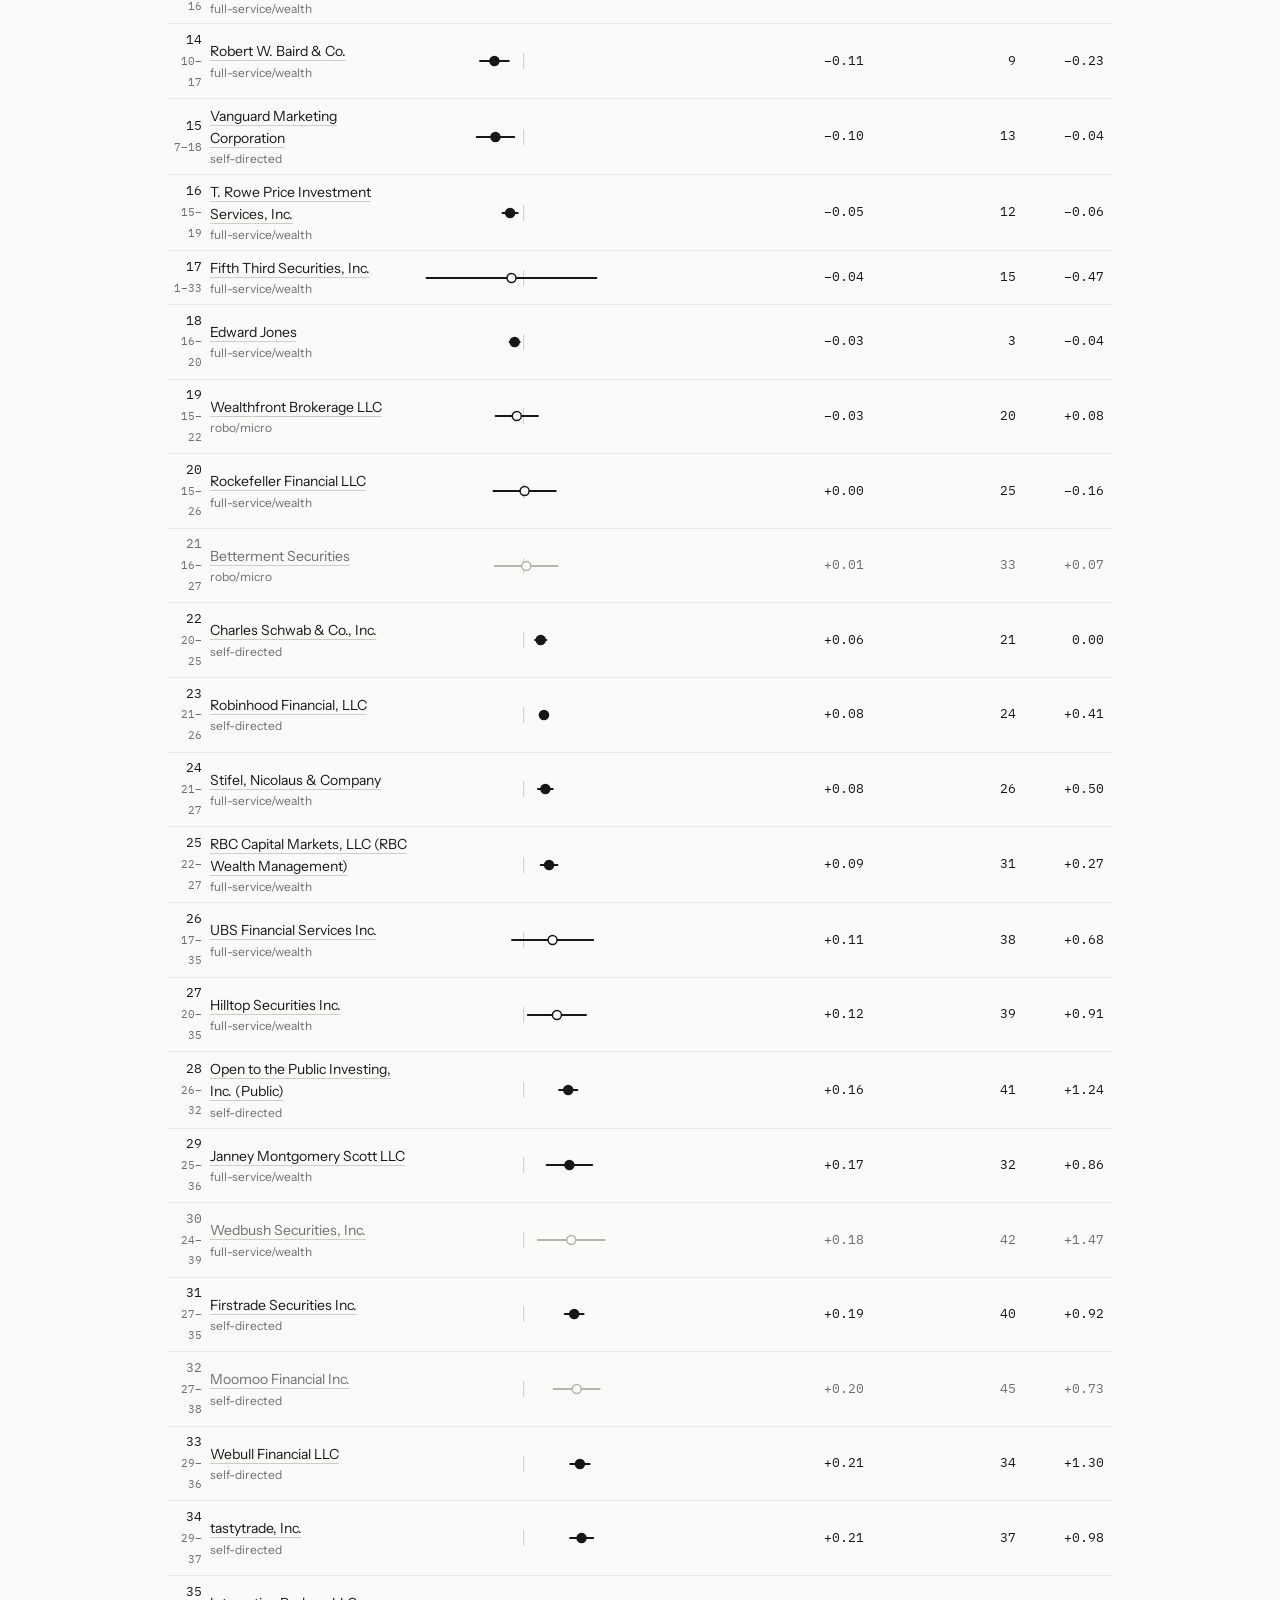
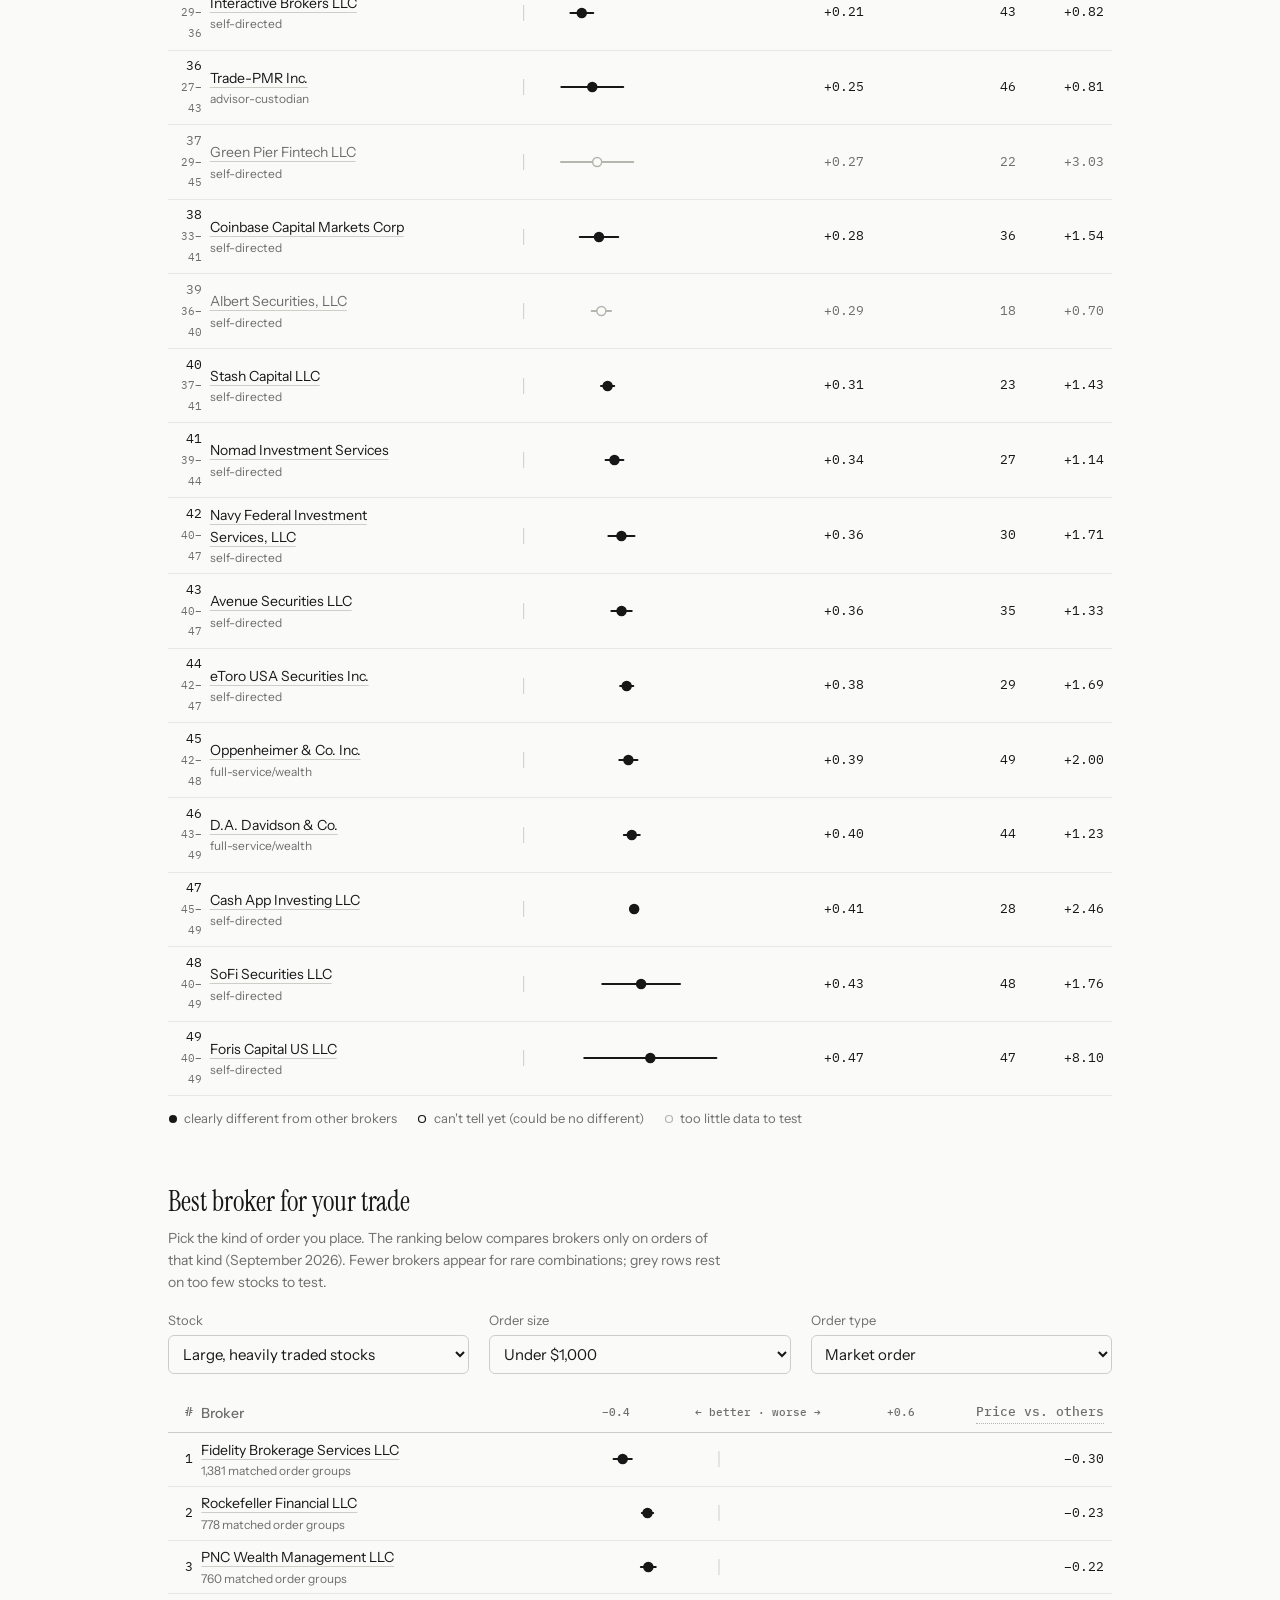
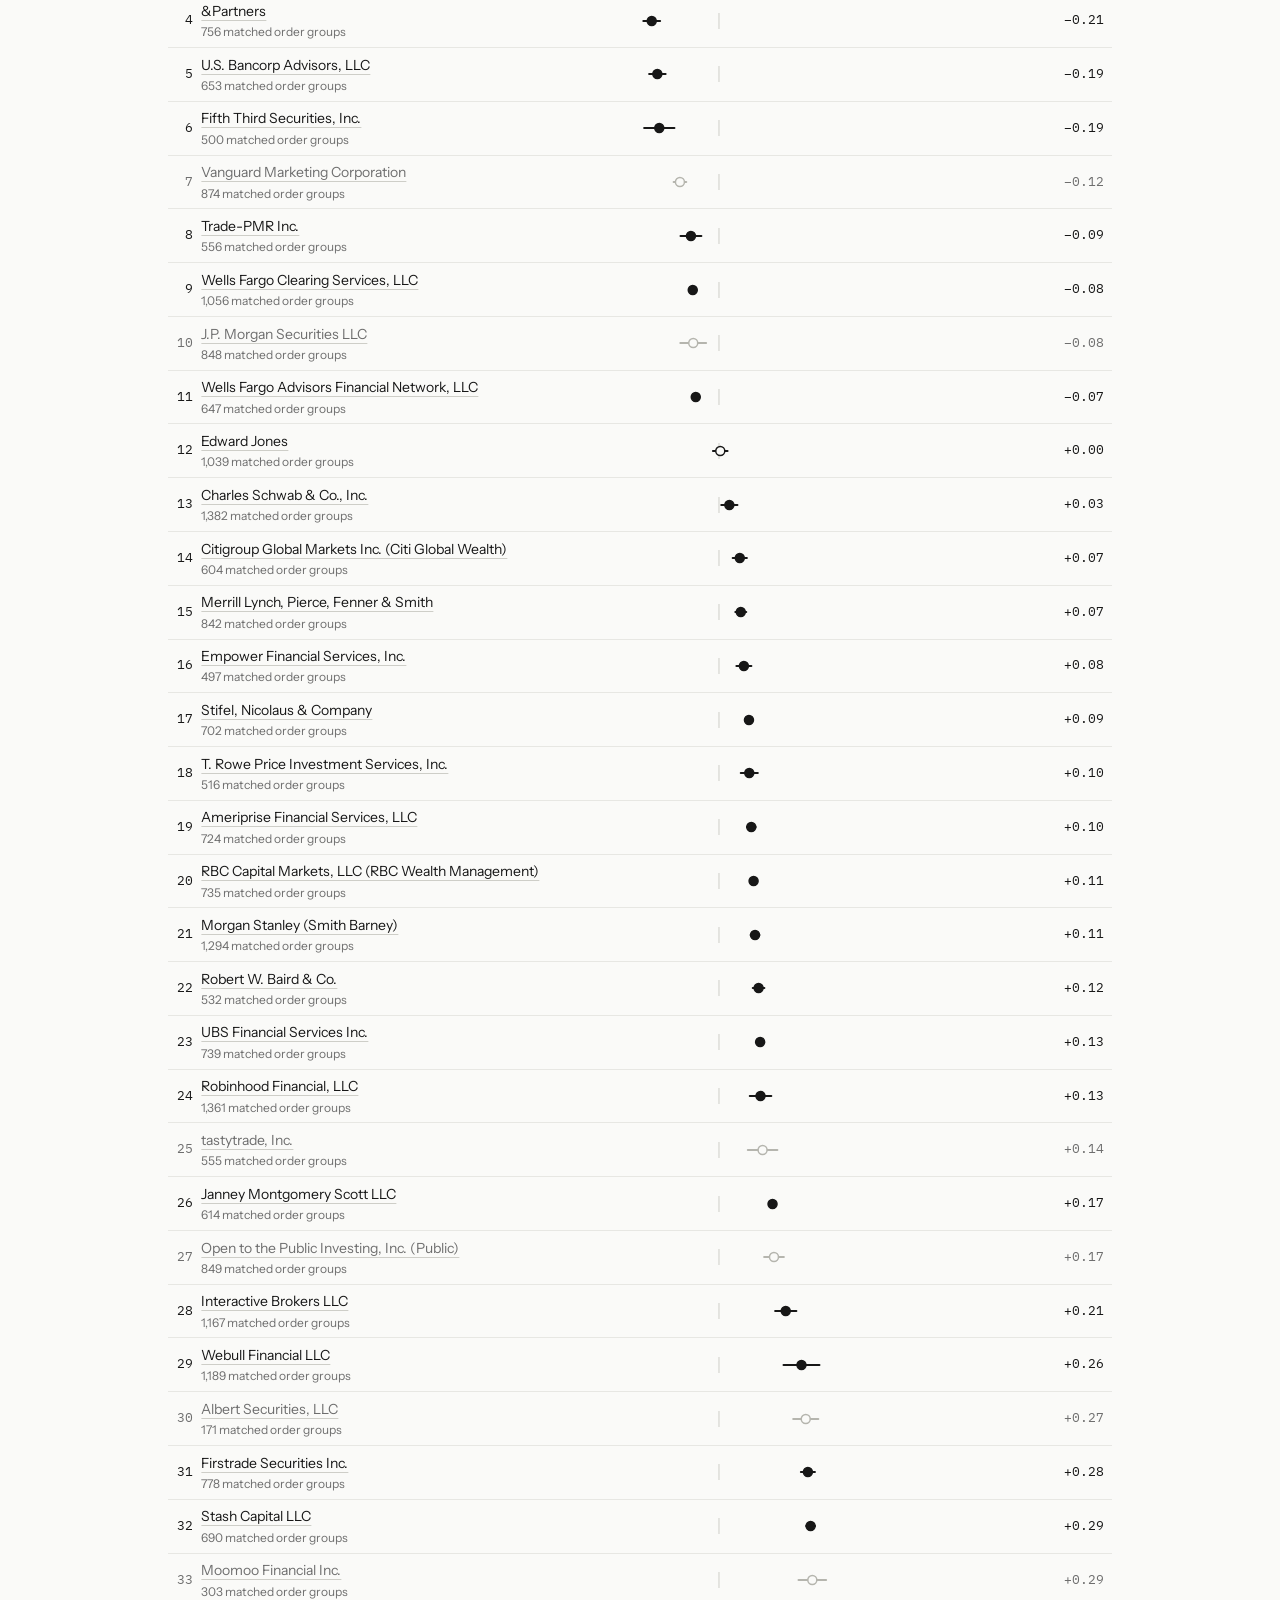
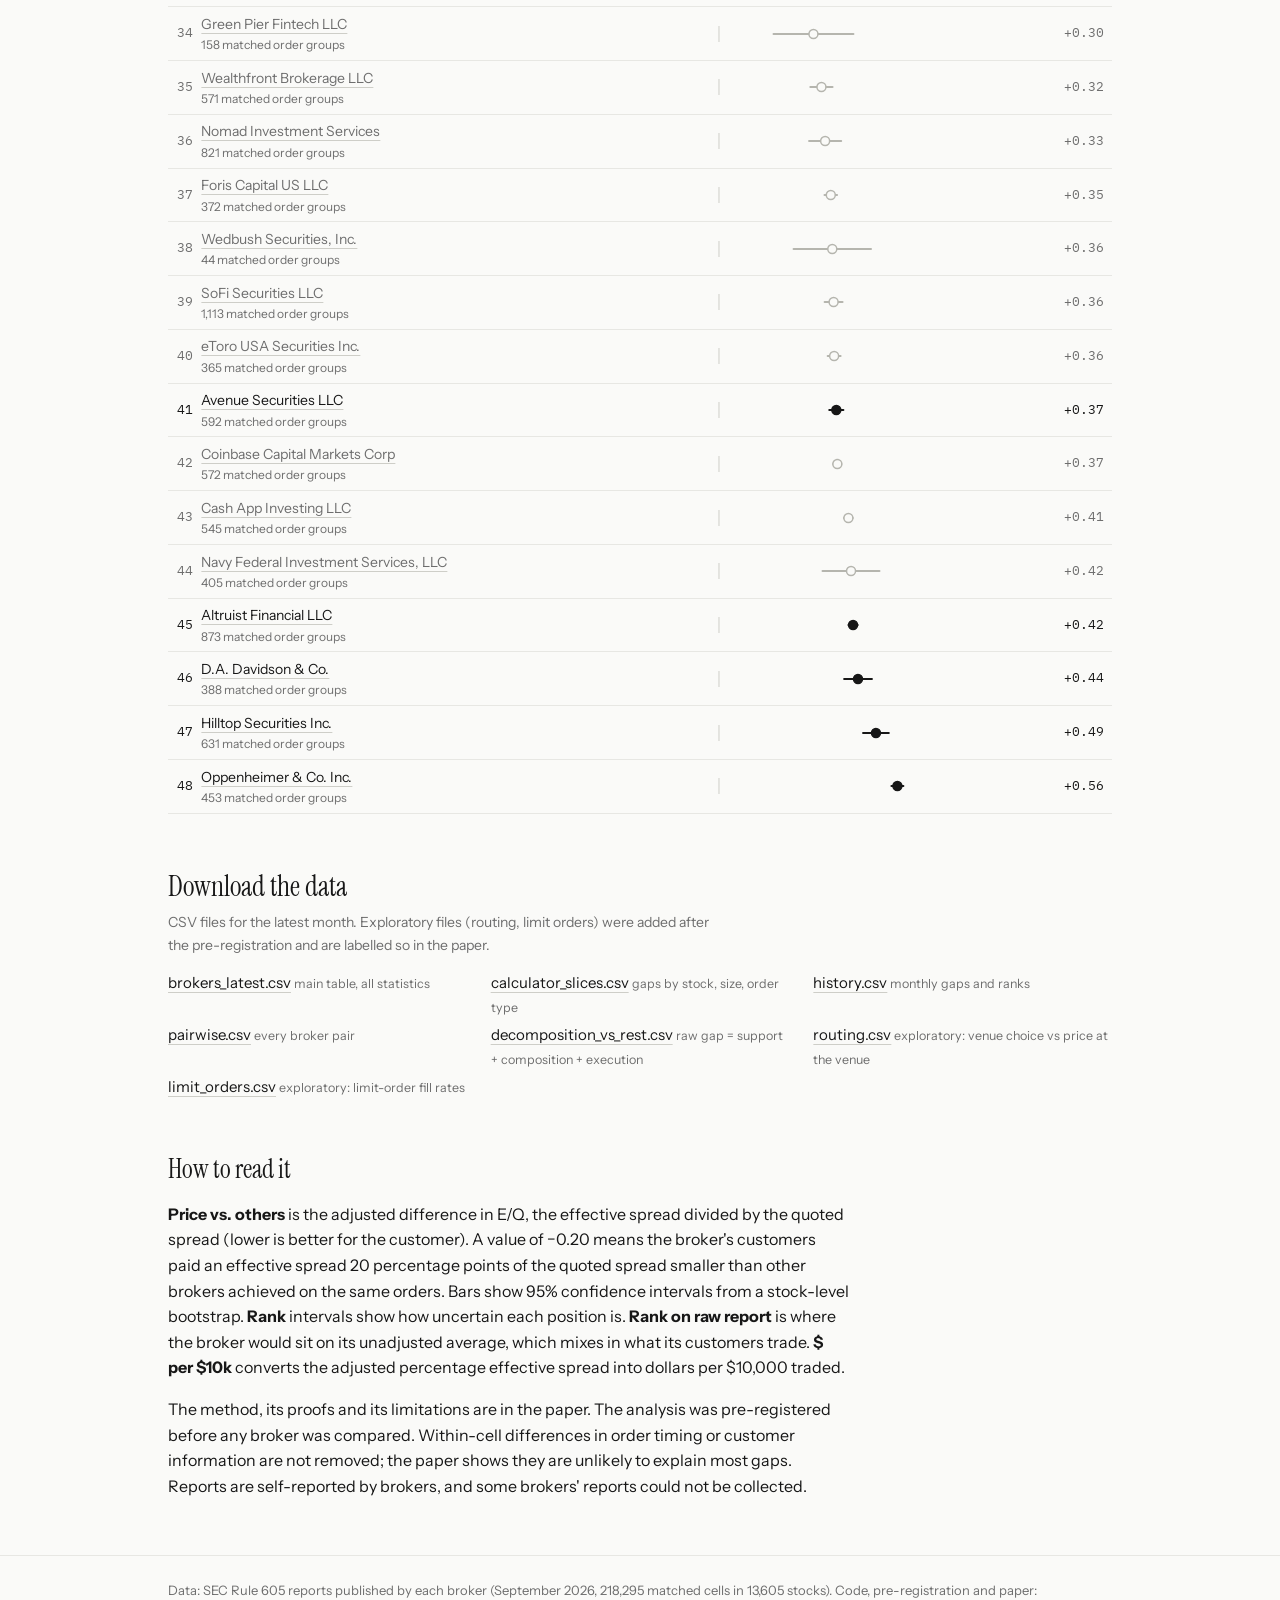
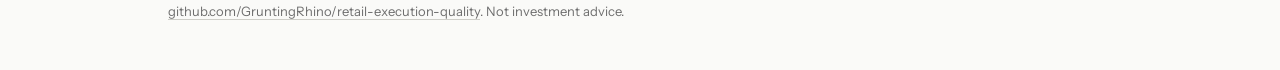
==== commit f4e2ecea: "Tracker: plain-English headings, tap/hover explanations, reading key" ====
--- a/execution-quality/index.html
+++ b/execution-quality/index.html
@@ -63,7 +63,15 @@
     ul.dl { padding: 0; list-style: none; display: grid; grid-template-columns: repeat(auto-fit, minmax(16rem, 1fr)); gap: 0.25rem 1.5rem; font-size: 0.9375rem; }
     ul.dl small { color: var(--muted); }
     td.firm a { text-decoration-color: var(--line); }
-    @media (max-width: 40rem) { td.hide-sm, th.hide-sm { display: none; } td.bar { min-width: 7rem; } }
+    th .h { border-bottom: 1px dotted var(--faint); cursor: help; position: relative; display: inline-block; }
+    th .h:hover::after, th .h:focus::after { content: attr(data-tip); position: absolute; top: 100%; left: 0; z-index: 5; width: 15rem; margin-top: 0.4rem; padding: 0.5rem 0.6rem; border-radius: 0.25rem; background: var(--text); color: var(--bg); font: 400 0.75rem/1.45 var(--sans); white-space: normal; text-align: left; text-transform: none; letter-spacing: 0; }
+    th.num .h:hover::after, th.num .h:focus::after { left: auto; right: 0; }
+    th.bar .h { display: block; border: 0; }
+    th:first-child .h:hover::after, th:first-child .h:focus::after { left: 0; right: auto; }
+    p.key { font-size: 0.875rem; max-width: 62ch; margin: 0 0 0.75rem; }
+    @media (max-width: 40rem) { td.hide-sm, th.hide-sm { display: none; } td.bar { min-width: 7rem; }
+      th { white-space: normal; } th.num .h { max-width: 4.5rem; }
+      .axis { justify-content: center; } .axis span:first-child, .axis span:last-child { display: none; } }
   </style>
 </head>
 <body>
@@ -83,20 +91,21 @@
       </div>
     </div>
 
+    <p class="key">Each row compares one broker with all other brokers on identical orders. A dot left of the centre line means its customers paid less; right means they paid more. Hover or tap a column heading for details.</p>
     <div class="scroll">
       <table>
         <thead><tr>
-          <th class="num">Rank</th><th>Broker</th>
-          <th class="bar"><div class="axis" id="axis"></div></th>
-          <th class="num">Gap</th><th class="num hide-sm">Raw rank</th><th class="num hide-sm">$ per $10k</th>
+          <th class="num"><span class="h" tabindex="0" data-tip="1 = best after comparing on identical orders. The small range below is how sure we are: the broker could plausibly sit anywhere in it.">Rank</span></th><th>Broker</th>
+          <th class="bar"><span class="h" tabindex="0" data-tip="The dot is the broker's price compared with other brokers on the same orders; the line is the 95% uncertainty range. Left of the centre line: its customers paid less. Right: they paid more."><div class="axis" id="axis"></div></span></th>
+          <th class="num"><span class="h" tabindex="0" data-tip="How much less (−) or more (+) its customers paid, as a share of the quoted spread. −0.20 = paid a spread 20% of the quote smaller than other brokers did on identical orders.">Price vs. others</span></th><th class="num hide-sm"><span class="h" tabindex="0" data-tip="Where the broker would rank on its unadjusted report. A big difference from Rank means the raw numbers flatter or punish it because of what its customers trade.">Rank on raw report</span></th><th class="num hide-sm"><span class="h" tabindex="0" data-tip="Extra (+) or saved (−) dollars per $10,000 traded compared with other brokers on the same orders. Based on dollar spreads, so it can be small, or opposite in sign, for brokers trading very liquid stocks.">$ per $10k</span></th>
         </tr></thead>
         <tbody id="rows"></tbody>
       </table>
     </div>
     <div class="legend">
-      <span><svg width="10" height="10"><circle cx="5" cy="5" r="4" fill="#171717"/></svg> differs from other brokers (Holm p &lt; 0.05)</span>
-      <span><svg width="10" height="10"><circle cx="5" cy="5" r="3.5" fill="#fafaf8" stroke="#171717" stroke-width="1.2"/></svg> not significant</span>
-      <span><svg width="10" height="10"><circle cx="5" cy="5" r="3.5" fill="#fafaf8" stroke="#b5b5ae" stroke-width="1.2"/></svg> too few effective stocks to test</span>
+      <span><svg width="10" height="10"><circle cx="5" cy="5" r="4" fill="#171717"/></svg> clearly different from other brokers</span>
+      <span><svg width="10" height="10"><circle cx="5" cy="5" r="3.5" fill="#fafaf8" stroke="#171717" stroke-width="1.2"/></svg> can't tell yet (could be no different)</span>
+      <span><svg width="10" height="10"><circle cx="5" cy="5" r="3.5" fill="#fafaf8" stroke="#b5b5ae" stroke-width="1.2"/></svg> too little data to test</span>
     </div>
 
     <h2 class="sec" id="calculator">Best broker for your trade</h2>
@@ -110,7 +119,7 @@
         <option value="market">Market order</option><option value="marketable limit">Marketable limit order</option></select></div>
     </div>
     <div class="scroll"><table>
-      <thead><tr><th class="num">#</th><th>Broker</th><th class="bar"><div class="axis" id="c-axis"></div></th><th class="num">Gap</th></tr></thead>
+      <thead><tr><th class="num">#</th><th>Broker</th><th class="bar"><span class="h" tabindex="0" data-tip="The dot is the broker's price compared with other brokers on the same orders; the line is the 95% uncertainty range. Left of the centre line: its customers paid less. Right: they paid more."><div class="axis" id="c-axis"></div></span></th><th class="num"><span class="h" tabindex="0" data-tip="How much less (−) or more (+) its customers paid, as a share of the quoted spread. −0.20 = paid a spread 20% of the quote smaller than other brokers did on identical orders.">Price vs. others</span></th></tr></thead>
       <tbody id="c-rows"></tbody></table></div>
 
     <h2 class="sec" id="downloads">Download the data</h2>
@@ -127,7 +136,7 @@
 
     <section class="prose">
       <h2>How to read it</h2>
-      <p><strong>Gap</strong> is the adjusted difference in E/Q, the effective spread divided by the quoted spread (lower is better for the customer). A gap of −0.20 means the broker's customers paid an effective spread 20 percentage points of the quoted spread smaller than other brokers achieved on the same orders. Bars show 95% confidence intervals from a stock-level bootstrap. <strong>Rank</strong> intervals show how uncertain each position is. <strong>Raw rank</strong> is where the broker would sit on its unadjusted average, which mixes in what its customers trade. <strong>$ per $10k</strong> converts the adjusted percentage effective spread into dollars per $10,000 traded.</p>
+      <p><strong>Price vs. others</strong> is the adjusted difference in E/Q, the effective spread divided by the quoted spread (lower is better for the customer). A value of −0.20 means the broker's customers paid an effective spread 20 percentage points of the quoted spread smaller than other brokers achieved on the same orders. Bars show 95% confidence intervals from a stock-level bootstrap. <strong>Rank</strong> intervals show how uncertain each position is. <strong>Rank on raw report</strong> is where the broker would sit on its unadjusted average, which mixes in what its customers trade. <strong>$ per $10k</strong> converts the adjusted percentage effective spread into dollars per $10,000 traded.</p>
       <p>The method, its proofs and its limitations are in the paper. The analysis was pre-registered before any broker was compared. Within-cell differences in order timing or customer information are not removed; the paper shows they are unlikely to explain most gaps. Reports are self-reported by brokers, and some brokers' reports could not be collected.</p>
     </section>
   </main>
@@ -145,10 +154,10 @@
       rows.sort((a, b) => state.sort === "firm" ? a.firm.localeCompare(b.firm) : a[state.sort] - b[state.sort]);
       const lo = Math.min(...D.brokers.map(b => b.lo)), hi = Math.max(...D.brokers.map(b => b.hi));
       const pad = (hi - lo) * 0.04, x0 = lo - pad, x1 = hi + pad, X = v => (100 * (v - x0) / (x1 - x0)).toFixed(2) + "%";
-      document.getElementById("axis").innerHTML = `<span>${fmt(Math.ceil(x0 * 10) / 10, 1)}</span><span>0 · better ← → worse</span><span>${fmt(Math.floor(x1 * 10) / 10, 1)}</span>`;
+      document.getElementById("axis").innerHTML = `<span>${fmt(Math.ceil(x0 * 10) / 10, 1)}</span><span>← better · worse →</span><span>${fmt(Math.floor(x1 * 10) / 10, 1)}</span>`;
       document.getElementById("rows").innerHTML = rows.map(b => {
         const stroke = b.tested ? "#171717" : "#b5b5ae", fill = b.significant ? "#171717" : "#fafaf8";
-        const tip = `${b.firm}: gap ${fmt(b.delta)} (95% CI ${fmt(b.lo)} to ${fmt(b.hi)}); rank ${b.rank} (${b.rank_lo}–${b.rank_hi})` + (b.tested ? (b.significant ? "; differs significantly" : "; not significant") : "; not tested");
+        const tip = `${b.firm}: gap ${fmt(b.delta)} (95% CI ${fmt(b.lo)} to ${fmt(b.hi)}); rank ${b.rank} (${b.rank_lo}–${b.rank_hi})` + (b.tested ? (b.significant ? "; clearly different" : "; can't tell yet") : "; not tested");
         return `<tr class="${b.tested ? "" : "untested"}" title="${esc(tip)}">
           <td class="num">${b.rank}<br><small style="color:var(--muted)">${b.rank_lo}–${b.rank_hi}</small></td>
           <td class="firm"><a href="broker.html?b=${encodeURIComponent(b.code)}">${esc(b.firm)}</a><small>${esc(b.segment)}</small></td>
@@ -188,7 +197,7 @@
       if (!rows.length) { body.innerHTML = '<tr><td colspan="4">Too few matched orders of this kind to compare brokers.</td></tr>'; document.getElementById("c-axis").innerHTML = ""; return; }
       const lo = Math.min(...rows.map(b => b.lo)), hi = Math.max(...rows.map(b => b.hi)), pad = (hi - lo) * 0.04;
       const x0 = Math.min(lo - pad, -0.05), x1 = Math.max(hi + pad, 0.05), X = v => (100 * (v - x0) / (x1 - x0)).toFixed(2) + "%";
-      document.getElementById("c-axis").innerHTML = `<span>${fmt(x0, 1)}</span><span>0 · better ← → worse</span><span>${fmt(x1, 1)}</span>`;
+      document.getElementById("c-axis").innerHTML = `<span>${fmt(x0, 1)}</span><span>← better · worse →</span><span>${fmt(x1, 1)}</span>`;
       body.innerHTML = rows.map((b, i) => `<tr class="${b.tested ? "" : "untested"}">
         <td class="num">${i + 1}</td><td class="firm"><a href="broker.html?b=${encodeURIComponent(b.code)}">${esc(b.firm)}</a><small>${b.n_cells.toLocaleString()} matched order groups</small></td>
         <td class="bar">${ciSvg(b, X)}</td><td class="num">${fmt(b.delta)}</td></tr>`).join("");
@@ -201,8 +210,8 @@
       document.getElementById("period").textContent = "Rule 605 · " + d.period;
       document.getElementById("cells").textContent = `${d.period}, ${d.n_cells.toLocaleString()} matched cells in ${d.n_symbols.toLocaleString()} stocks`;
       document.getElementById("stats").innerHTML = [
-        [`${d.n_sig} of ${d.n_tested}`, "tested brokers differ from competitors on the same orders"],
-        [`${d.raw_vs_adjusted_spearman}`, "rank correlation between raw and adjusted rankings"],
+        [`${d.n_sig} of ${d.n_tested}`, "testable brokers clearly differ from other brokers on the same orders"],
+        [`${d.raw_vs_adjusted_spearman}`, "agreement between raw and adjusted rankings (1 = identical)"],
         [`$${d.usd_month_worse}M`, "extra paid per month by customers of below-benchmark brokers"],
         [`${d.n_brokers}`, "retail brokers compared"]].map(([v, l]) => `<div class="stat"><div class="v">${v}</div><div class="l">${l}</div></div>`).join("");
       controls(); render();
